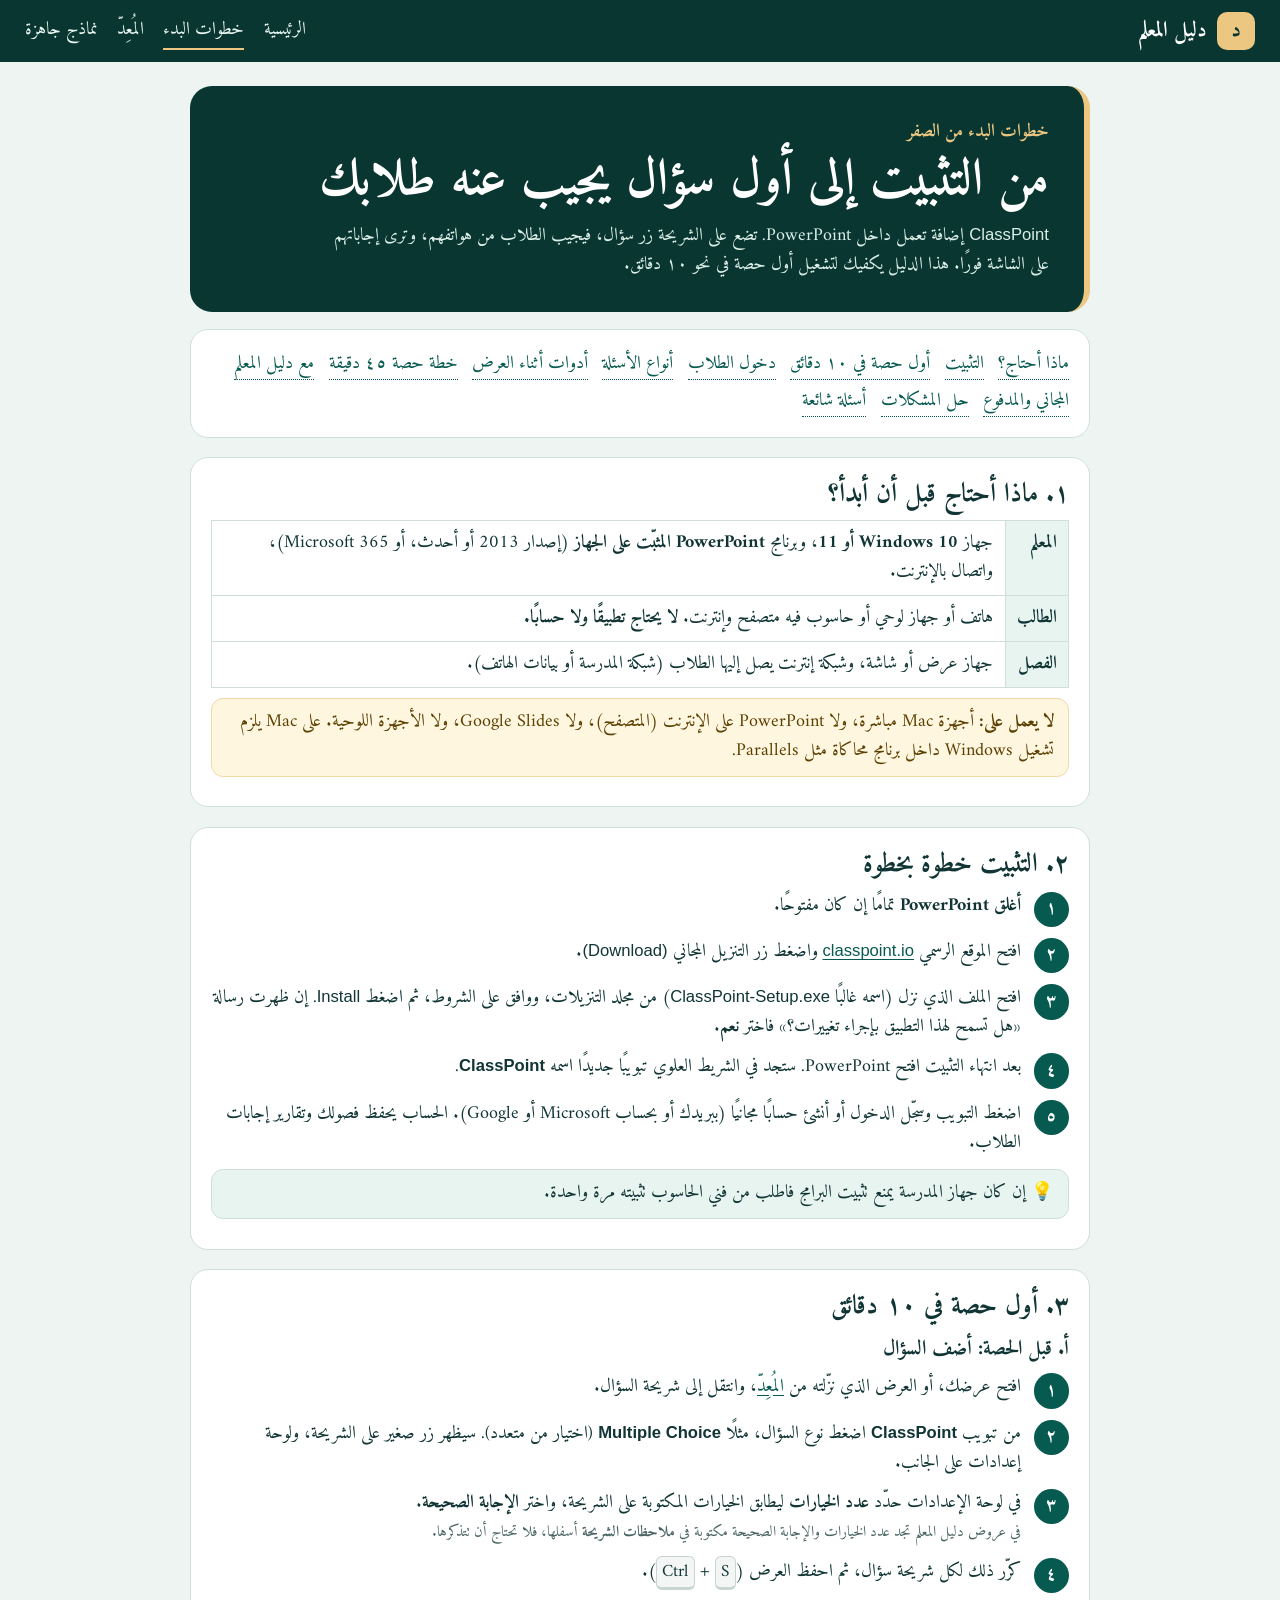
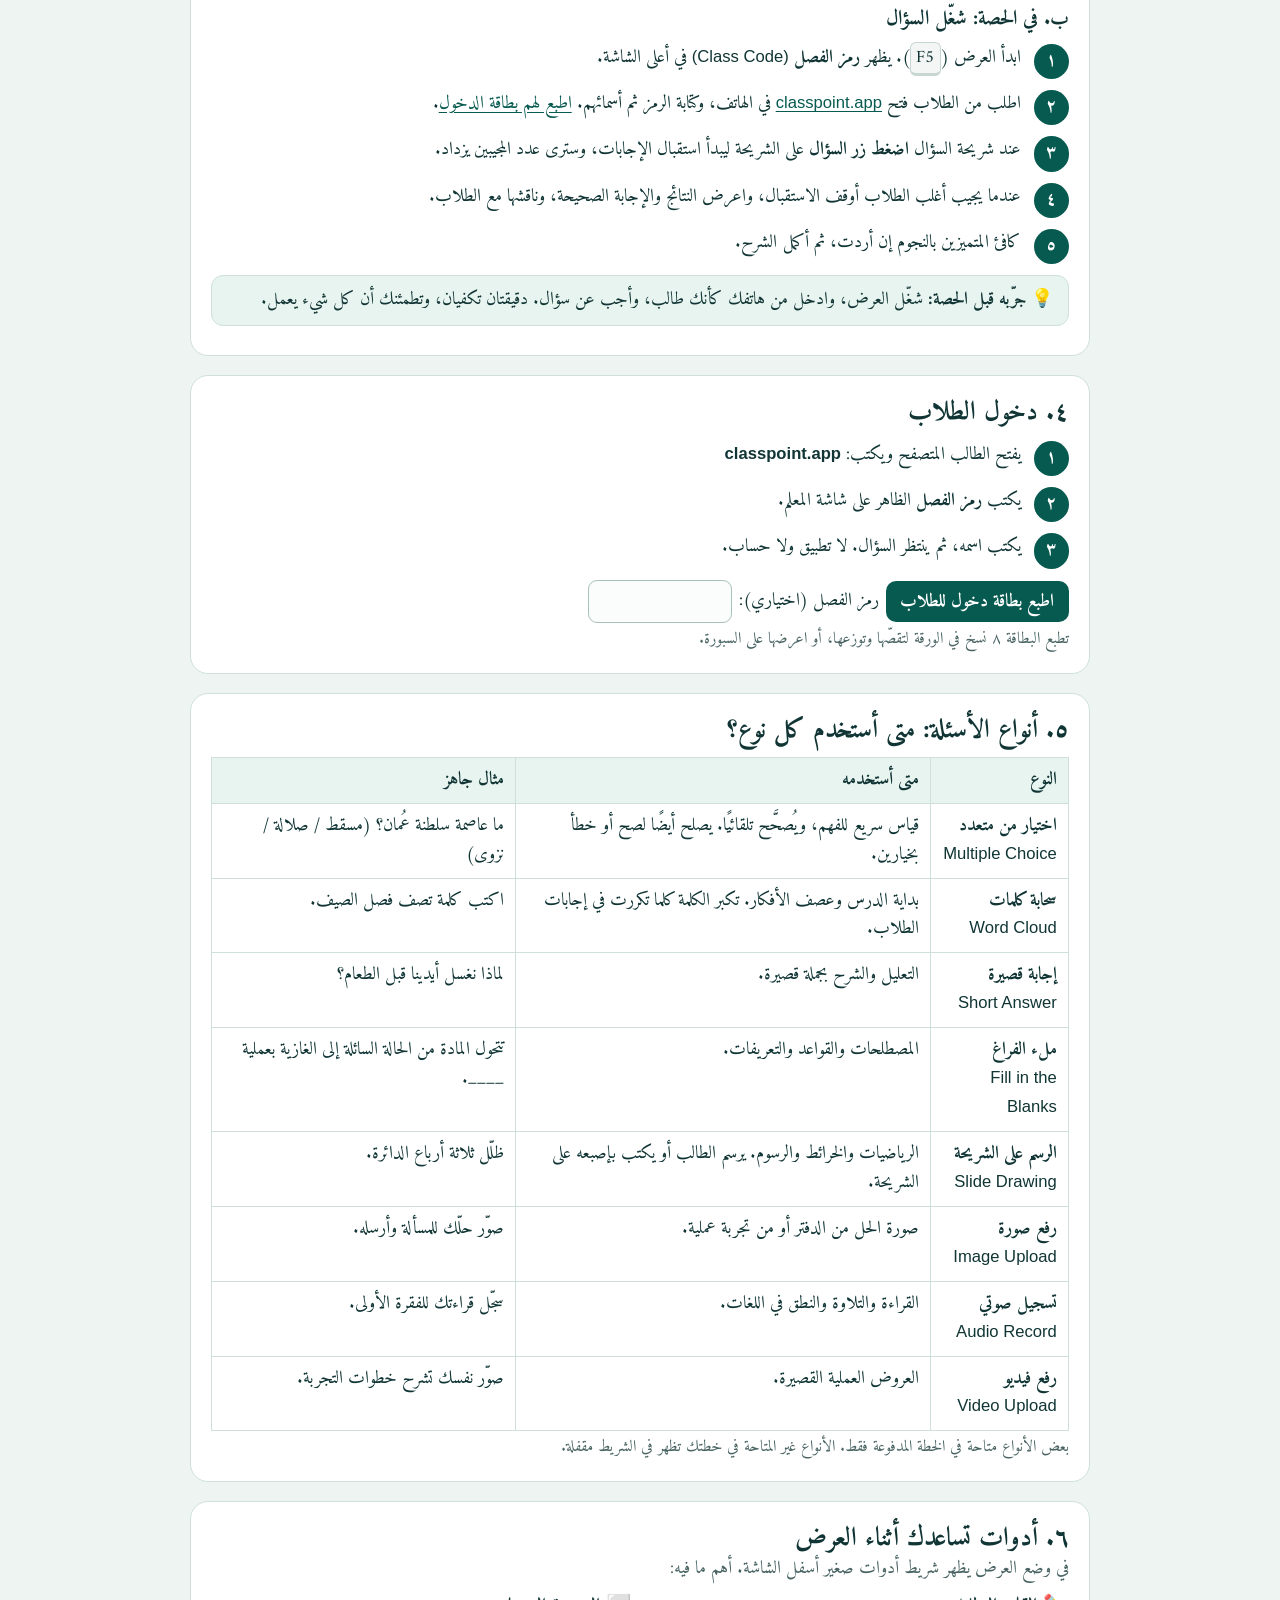
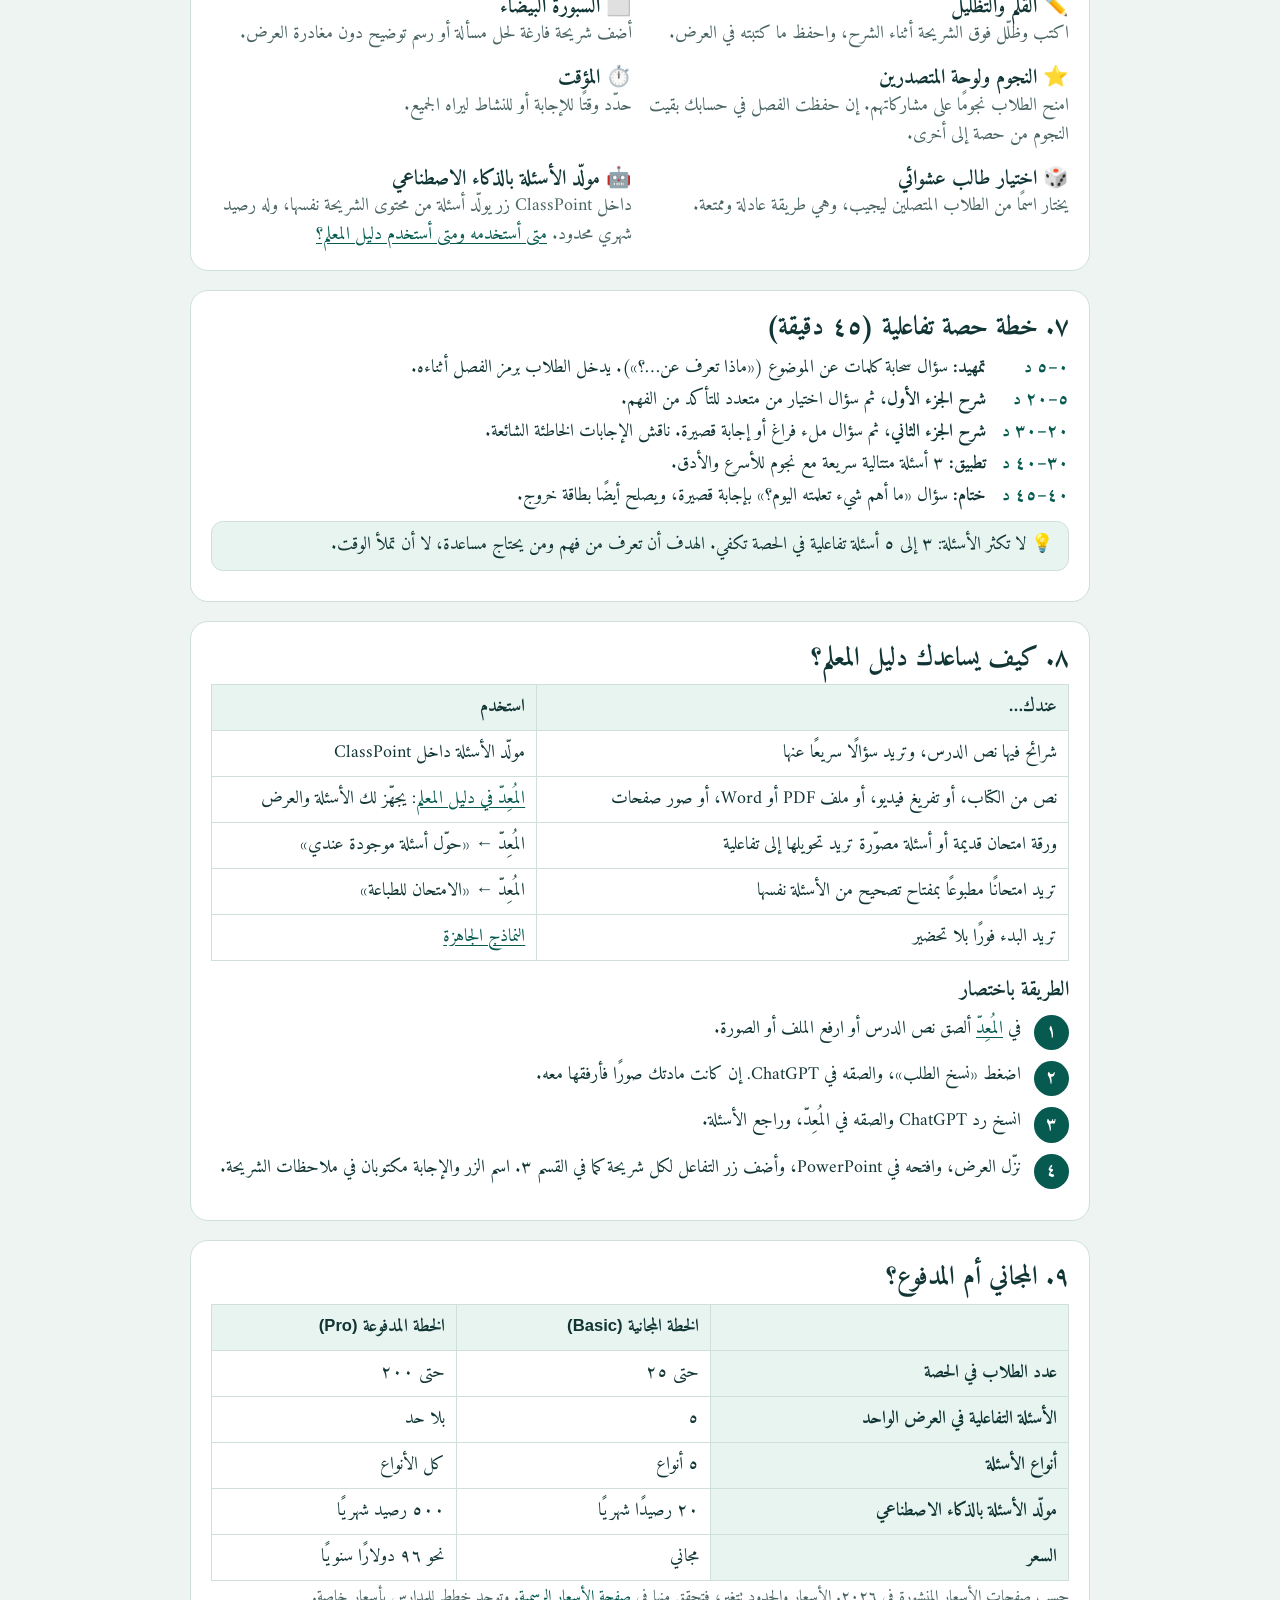
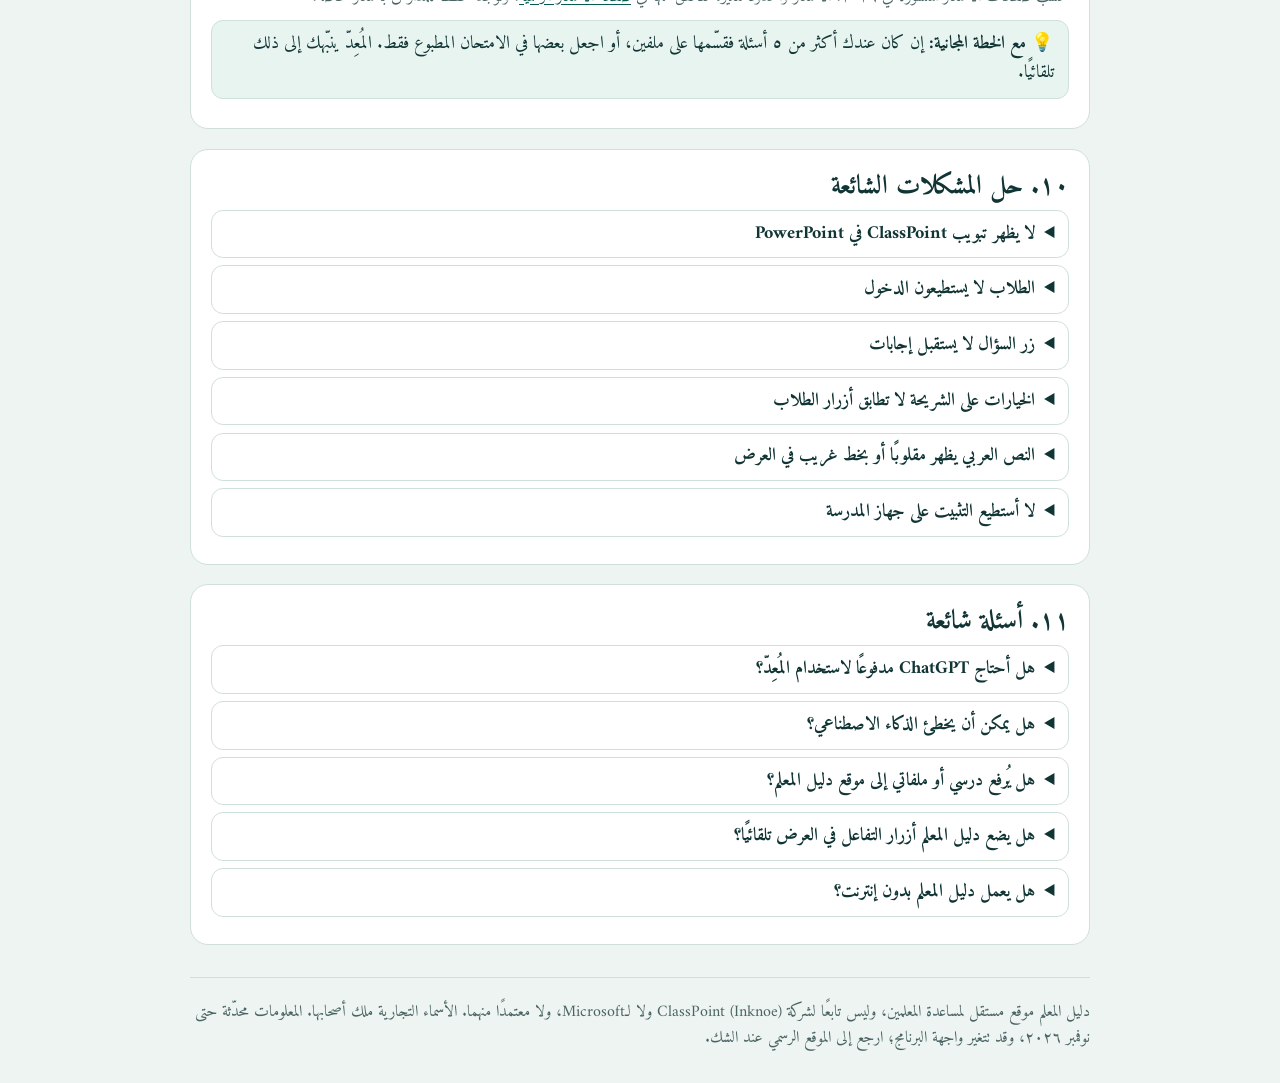
==== guide.html @ 61d54edb "Add files via upload" ====
<!doctype html>
<html lang="ar" dir="rtl">
<head>
<meta charset="utf-8">
<meta name="viewport" content="width=device-width,initial-scale=1">
<title>خطوات البدء | دليل المعلم</title>
<meta name="description" content="دليل عربي خطوة بخطوة لتثبيت ClassPoint في PowerPoint وتشغيل أول سؤال تفاعلي مع الطلاب.">
<link rel="icon" href="data:image/svg+xml,%3Csvg xmlns=%27http://www.w3.org/2000/svg%27 viewBox=%270 0 32 32%27%3E%3Crect width=%2732%27 height=%2732%27 rx=%277%27 fill=%27%23ebc782%27/%3E%3Ctext x=%2716%27 y=%2723%27 font-size=%2720%27 text-anchor=%27middle%27 fill=%27%23093631%27 font-family=%27Arial%27%3E%D8%AF%3C/text%3E%3C/svg%3E">
<link rel="stylesheet" href="style.css">
</head>
<body>
<header class="top"><div class="wrap top-inner">
<a class="brand" href="index.html"><span class="mark" aria-hidden="true">د</span><strong>دليل المعلم</strong></a>
<nav class="main" aria-label="التنقل الرئيسي"><a href="index.html">الرئيسية</a><a href="guide.html" aria-current="page">خطوات البدء</a><a href="studio.html">المُعِدّ</a><a href="templates.html">نماذج جاهزة</a></nav>
</div></header>

<main class="narrow">
<section class="hero">
<div class="eyebrow">خطوات البدء من الصفر</div>
<h1>من التثبيت إلى أول سؤال يجيب عنه طلابك</h1>
<p><span class="en">ClassPoint</span> إضافة تعمل داخل PowerPoint. تضع على الشريحة زر سؤال، فيجيب الطلاب من هواتفهم، وترى إجاباتهم على الشاشة فورًا. هذا الدليل يكفيك لتشغيل أول حصة في نحو ١٠ دقائق.</p>
</section>

<nav class="card toc no-print" aria-label="محتويات الدليل">
<a href="#need">ماذا أحتاج؟</a><a href="#install">التثبيت</a><a href="#first-lesson">أول حصة في ١٠ دقائق</a><a href="#students">دخول الطلاب</a><a href="#types">أنواع الأسئلة</a><a href="#tools">أدوات أثناء العرض</a><a href="#plan">خطة حصة ٤٥ دقيقة</a><a href="#tool-help">مع دليل المعلم</a><a href="#plans">المجاني والمدفوع</a><a href="#trouble">حل المشكلات</a><a href="#faq">أسئلة شائعة</a>
</nav>

<section id="need" class="card block">
<h2>١. ماذا أحتاج قبل أن أبدأ؟</h2>
<div class="table-wrap" style="margin-block-start:.6rem"><table>
<tr><th>المعلم</th><td>جهاز <strong>Windows 10 أو 11</strong>، وبرنامج <strong>PowerPoint المثبّت على الجهاز</strong> (إصدار 2013 أو أحدث، أو Microsoft 365)، واتصال بالإنترنت.</td></tr>
<tr><th>الطالب</th><td>هاتف أو جهاز لوحي أو حاسوب فيه متصفح وإنترنت. <strong>لا يحتاج تطبيقًا ولا حسابًا.</strong></td></tr>
<tr><th>الفصل</th><td>جهاز عرض أو شاشة، وشبكة إنترنت يصل إليها الطلاب (شبكة المدرسة أو بيانات الهاتف).</td></tr>
</table></div>
<div class="note"><strong>لا يعمل على:</strong> أجهزة Mac مباشرة، ولا PowerPoint على الإنترنت (المتصفح)، ولا Google Slides، ولا الأجهزة اللوحية. على Mac يلزم تشغيل Windows داخل برنامج محاكاة مثل Parallels.</div>
</section>

<section id="install" class="card block">
<h2>٢. التثبيت خطوة بخطوة</h2>
<ol class="steps-list">
<li><strong>أغلق PowerPoint</strong> تمامًا إن كان مفتوحًا.</li>
<li>افتح الموقع الرسمي <a href="https://www.classpoint.io/" target="_blank" rel="noopener" class="en">classpoint.io</a> واضغط زر التنزيل المجاني <span class="en">(Download)</span>.</li>
<li>افتح الملف الذي نزل (اسمه غالبًا <span class="en">ClassPoint-Setup.exe</span>) من مجلد التنزيلات، ووافق على الشروط، ثم اضغط <span class="en">Install</span>. إن ظهرت رسالة «هل تسمح لهذا التطبيق بإجراء تغييرات؟» فاختر <strong>نعم</strong>.</li>
<li>بعد انتهاء التثبيت افتح PowerPoint. ستجد في الشريط العلوي تبويبًا جديدًا اسمه <strong class="en">ClassPoint</strong>.</li>
<li>اضغط التبويب وسجّل الدخول أو أنشئ حسابًا مجانيًا (ببريدك أو بحساب Microsoft أو Google). الحساب يحفظ فصولك وتقارير إجابات الطلاب.</li>
</ol>
<div class="tip">💡 إن كان جهاز المدرسة يمنع تثبيت البرامج فاطلب من فني الحاسوب تثبيته مرة واحدة.</div>
</section>

<section id="first-lesson" class="card block">
<h2>٣. أول حصة في ١٠ دقائق</h2>
<h3 style="margin-block-start:.8rem">أ. قبل الحصة: أضف السؤال</h3>
<ol class="steps-list">
<li>افتح عرضك، أو العرض الذي نزّلته من <a href="studio.html">المُعِدّ</a>، وانتقل إلى شريحة السؤال.</li>
<li>من تبويب <strong class="en">ClassPoint</strong> اضغط نوع السؤال، مثلًا <strong class="en">Multiple Choice</strong> (اختيار من متعدد). سيظهر زر صغير على الشريحة، ولوحة إعدادات على الجانب.</li>
<li>في لوحة الإعدادات حدّد <strong>عدد الخيارات</strong> ليطابق الخيارات المكتوبة على الشريحة، واختر <strong>الإجابة الصحيحة</strong>.<br><small class="muted">في عروض دليل المعلم تجد عدد الخيارات والإجابة الصحيحة مكتوبة في <strong>ملاحظات الشريحة</strong> أسفلها، فلا تحتاج أن تتذكرها.</small></li>
<li>كرّر ذلك لكل شريحة سؤال، ثم احفظ العرض (<kbd>Ctrl</kbd> + <kbd>S</kbd>).</li>
</ol>
<h3 style="margin-block-start:.8rem">ب. في الحصة: شغّل السؤال</h3>
<ol class="steps-list">
<li>ابدأ العرض (<kbd>F5</kbd>). يظهر <strong>رمز الفصل</strong> <span class="en">(Class Code)</span> في أعلى الشاشة.</li>
<li>اطلب من الطلاب فتح <a href="https://www.classpoint.app/" target="_blank" rel="noopener" class="en">classpoint.app</a> في الهاتف، وكتابة الرمز ثم أسمائهم. <a href="#students">اطبع لهم بطاقة الدخول</a>.</li>
<li>عند شريحة السؤال <strong>اضغط زر السؤال</strong> على الشريحة ليبدأ استقبال الإجابات، وسترى عدد المجيبين يزداد.</li>
<li>عندما يجيب أغلب الطلاب أوقف الاستقبال، واعرض النتائج والإجابة الصحيحة، وناقشها مع الطلاب.</li>
<li>كافئ المتميزين بالنجوم إن أردت، ثم أكمل الشرح.</li>
</ol>
<div class="tip">💡 <strong>جرّبه قبل الحصة:</strong> شغّل العرض، وادخل من هاتفك كأنك طالب، وأجب عن سؤال. دقيقتان تكفيان، وتطمئنك أن كل شيء يعمل.</div>
</section>

<section id="students" class="card block">
<h2>٤. دخول الطلاب</h2>
<ol class="steps-list">
<li>يفتح الطالب المتصفح ويكتب: <strong class="en">classpoint.app</strong></li>
<li>يكتب <strong>رمز الفصل</strong> الظاهر على شاشة المعلم.</li>
<li>يكتب اسمه، ثم ينتظر السؤال. لا تطبيق ولا حساب.</li>
</ol>
<div class="actions no-print"><button class="btn primary" type="button" id="print-card">اطبع بطاقة دخول للطلاب</button><label style="display:flex;gap:.4rem;align-items:center;margin:0;font-weight:400">رمز الفصل (اختياري): <input id="card-code" style="width:9rem" maxlength="12" inputmode="numeric"></label></div>
<p class="help">تطبع البطاقة ٨ نسخ في الورقة لتقصّها وتوزعها، أو اعرضها على السبورة.</p>
</section>

<section id="types" class="card block">
<h2>٥. أنواع الأسئلة: متى أستخدم كل نوع؟</h2>
<div class="table-wrap" style="margin-block-start:.6rem"><table>
<thead><tr><th>النوع</th><th>متى أستخدمه</th><th>مثال جاهز</th></tr></thead>
<tbody>
<tr><td><strong>اختيار من متعدد</strong><br><span class="en">Multiple Choice</span></td><td>قياس سريع للفهم، ويُصحَّح تلقائيًا. يصلح أيضًا لصح أو خطأ بخيارين.</td><td>ما عاصمة سلطنة عُمان؟ (مسقط / صلالة / نزوى)</td></tr>
<tr><td><strong>سحابة كلمات</strong><br><span class="en">Word Cloud</span></td><td>بداية الدرس وعصف الأفكار. تكبر الكلمة كلما تكررت في إجابات الطلاب.</td><td>اكتب كلمة تصف فصل الصيف.</td></tr>
<tr><td><strong>إجابة قصيرة</strong><br><span class="en">Short Answer</span></td><td>التعليل والشرح بجملة قصيرة.</td><td>لماذا نغسل أيدينا قبل الطعام؟</td></tr>
<tr><td><strong>ملء الفراغ</strong><br><span class="en">Fill in the Blanks</span></td><td>المصطلحات والقواعد والتعريفات.</td><td>تتحول المادة من الحالة السائلة إلى الغازية بعملية ____.</td></tr>
<tr><td><strong>الرسم على الشريحة</strong><br><span class="en">Slide Drawing</span></td><td>الرياضيات والخرائط والرسوم. يرسم الطالب أو يكتب بإصبعه على الشريحة.</td><td>ظلّل ثلاثة أرباع الدائرة.</td></tr>
<tr><td><strong>رفع صورة</strong><br><span class="en">Image Upload</span></td><td>صورة الحل من الدفتر أو من تجربة عملية.</td><td>صوّر حلّك للمسألة وأرسله.</td></tr>
<tr><td><strong>تسجيل صوتي</strong><br><span class="en">Audio Record</span></td><td>القراءة والتلاوة والنطق في اللغات.</td><td>سجّل قراءتك للفقرة الأولى.</td></tr>
<tr><td><strong>رفع فيديو</strong><br><span class="en">Video Upload</span></td><td>العروض العملية القصيرة.</td><td>صوّر نفسك تشرح خطوات التجربة.</td></tr>
</tbody></table></div>
<p class="help">بعض الأنواع متاحة في الخطة المدفوعة فقط. الأنواع غير المتاحة في خطتك تظهر في الشريط مقفلة.</p>
</section>

<section id="tools" class="card block">
<h2>٦. أدوات تساعدك أثناء العرض</h2>
<p class="muted">في وضع العرض يظهر شريط أدوات صغير أسفل الشاشة. أهم ما فيه:</p>
<div class="grid2" style="margin-block-start:.6rem">
<div><h3>✏️ القلم والتظليل</h3><p class="muted">اكتب وظلّل فوق الشريحة أثناء الشرح، واحفظ ما كتبته في العرض.</p></div>
<div><h3>⬜ السبورة البيضاء</h3><p class="muted">أضف شريحة فارغة لحل مسألة أو رسم توضيح دون مغادرة العرض.</p></div>
<div><h3>⭐ النجوم ولوحة المتصدرين</h3><p class="muted">امنح الطلاب نجومًا على مشاركاتهم. إن حفظت الفصل في حسابك بقيت النجوم من حصة إلى أخرى.</p></div>
<div><h3>⏱️ المؤقت</h3><p class="muted">حدّد وقتًا للإجابة أو للنشاط ليراه الجميع.</p></div>
<div><h3>🎲 اختيار طالب عشوائي</h3><p class="muted">يختار اسمًا من الطلاب المتصلين ليجيب، وهي طريقة عادلة وممتعة.</p></div>
<div><h3>🤖 مولّد الأسئلة بالذكاء الاصطناعي</h3><p class="muted">داخل ClassPoint زر يولّد أسئلة من محتوى الشريحة نفسها، وله رصيد شهري محدود. <a href="#tool-help">متى أستخدمه ومتى أستخدم دليل المعلم؟</a></p></div>
</div>
</section>

<section id="plan" class="card block">
<h2>٧. خطة حصة تفاعلية (٤٥ دقيقة)</h2>
<div class="timeline" style="margin-block-start:.6rem">
<span class="t">٠–٥ د</span><span><strong>تمهيد:</strong> سؤال سحابة كلمات عن الموضوع («ماذا تعرف عن…؟»). يدخل الطلاب برمز الفصل أثناءه.</span>
<span class="t">٥–٢٠ د</span><span><strong>شرح الجزء الأول</strong>، ثم سؤال اختيار من متعدد للتأكد من الفهم.</span>
<span class="t">٢٠–٣٠ د</span><span><strong>شرح الجزء الثاني</strong>، ثم سؤال ملء فراغ أو إجابة قصيرة. ناقش الإجابات الخاطئة الشائعة.</span>
<span class="t">٣٠–٤٠ د</span><span><strong>تطبيق:</strong> ٣ أسئلة متتالية سريعة مع نجوم للأسرع والأدق.</span>
<span class="t">٤٠–٤٥ د</span><span><strong>ختام:</strong> سؤال «ما أهم شيء تعلمته اليوم؟» بإجابة قصيرة، ويصلح أيضًا بطاقة خروج.</span>
</div>
<div class="tip">💡 لا تكثر الأسئلة: ٣ إلى ٥ أسئلة تفاعلية في الحصة تكفي. الهدف أن تعرف من فهم ومن يحتاج مساعدة، لا أن تملأ الوقت.</div>
</section>

<section id="tool-help" class="card block">
<h2>٨. كيف يساعدك دليل المعلم؟</h2>
<div class="table-wrap" style="margin-block-start:.6rem"><table>
<thead><tr><th>عندك…</th><th>استخدم</th></tr></thead>
<tbody>
<tr><td>شرائح فيها نص الدرس، وتريد سؤالًا سريعًا عنها</td><td>مولّد الأسئلة داخل ClassPoint</td></tr>
<tr><td>نص من الكتاب، أو تفريغ فيديو، أو ملف PDF أو Word، أو صور صفحات</td><td><a href="studio.html">المُعِدّ في دليل المعلم</a>: يجهّز لك الأسئلة والعرض</td></tr>
<tr><td>ورقة امتحان قديمة أو أسئلة مصوّرة تريد تحويلها إلى تفاعلية</td><td>المُعِدّ ← «حوّل أسئلة موجودة عندي»</td></tr>
<tr><td>تريد امتحانًا مطبوعًا بمفتاح تصحيح من الأسئلة نفسها</td><td>المُعِدّ ← «الامتحان للطباعة»</td></tr>
<tr><td>تريد البدء فورًا بلا تحضير</td><td><a href="templates.html">النماذج الجاهزة</a></td></tr>
</tbody></table></div>
<h3 style="margin-block-start:1rem">الطريقة باختصار</h3>
<ol class="steps-list">
<li>في <a href="studio.html">المُعِدّ</a> ألصق نص الدرس أو ارفع الملف أو الصورة.</li>
<li>اضغط «نسخ الطلب»، والصقه في ChatGPT. إن كانت مادتك صورًا فأرفقها معه.</li>
<li>انسخ رد ChatGPT والصقه في المُعِدّ، وراجع الأسئلة.</li>
<li>نزّل العرض، وافتحه في PowerPoint، وأضف زر التفاعل لكل شريحة كما في القسم ٣. اسم الزر والإجابة مكتوبان في ملاحظات الشريحة.</li>
</ol>
</section>

<section id="plans" class="card block">
<h2>٩. المجاني أم المدفوع؟</h2>
<div class="table-wrap" style="margin-block-start:.6rem"><table>
<thead><tr><th></th><th>الخطة المجانية <span class="en">(Basic)</span></th><th>الخطة المدفوعة <span class="en">(Pro)</span></th></tr></thead>
<tbody>
<tr><th>عدد الطلاب في الحصة</th><td>حتى ٢٥</td><td>حتى ٢٠٠</td></tr>
<tr><th>الأسئلة التفاعلية في العرض الواحد</th><td>٥</td><td>بلا حد</td></tr>
<tr><th>أنواع الأسئلة</th><td>٥ أنواع</td><td>كل الأنواع</td></tr>
<tr><th>مولّد الأسئلة بالذكاء الاصطناعي</th><td>٢٠ رصيدًا شهريًا</td><td>٥٠٠ رصيد شهريًا</td></tr>
<tr><th>السعر</th><td>مجاني</td><td>نحو ٩٦ دولارًا سنويًا</td></tr>
</tbody></table></div>
<p class="help">حسب صفحات الأسعار المنشورة في ٢٠٢٦. الأسعار والحدود تتغير، فتحقق منها في <a href="https://www.classpoint.io/pricing" target="_blank" rel="noopener">صفحة الأسعار الرسمية</a>. وتوجد خطط للمدارس بأسعار خاصة.</p>
<div class="tip">💡 <strong>مع الخطة المجانية:</strong> إن كان عندك أكثر من ٥ أسئلة فقسّمها على ملفين، أو اجعل بعضها في الامتحان المطبوع فقط. المُعِدّ ينبّهك إلى ذلك تلقائيًا.</div>
</section>

<section id="trouble" class="card block">
<h2>١٠. حل المشكلات الشائعة</h2>
<details class="faq"><summary>لا يظهر تبويب ClassPoint في PowerPoint</summary><ul><li>أغلق PowerPoint تمامًا وافتحه من جديد.</li><li>من <strong>ملف ← خيارات ← الوظائف الإضافية</strong> اختر من القائمة السفلية <span class="en">COM Add-ins</span> ← انتقال، وفعّل ClassPoint.</li><li>إن ظهر في قائمة «العناصر المعطّلة» فأعد تفعيله منها.</li><li>تأكد أنك تستخدم PowerPoint المثبّت على Windows، لا نسخة المتصفح.</li></ul></details>
<details class="faq"><summary>الطلاب لا يستطيعون الدخول</summary><ul><li>تأكد أن العنوان مكتوب بلا أخطاء: <span class="en">classpoint.app</span></li><li>تأكد أن العرض يعمل (وضع العرض) وأن الرمز هو الظاهر الآن على الشاشة.</li><li>جرّب شبكة أخرى؛ بعض شبكات المدارس تحجب المواقع. بيانات الهاتف حل سريع.</li><li>في الخطة المجانية لا يدخل أكثر من ٢٥ طالبًا.</li></ul></details>
<details class="faq"><summary>زر السؤال لا يستقبل إجابات</summary><ul><li>يجب أن تضغط زر السؤال على الشريحة أثناء العرض ليبدأ الاستقبال.</li><li>تأكد من اتصالك بالإنترنت.</li></ul></details>
<details class="faq"><summary>الخيارات على الشريحة لا تطابق أزرار الطلاب</summary><ul><li>عدد الخيارات في إعدادات الزر يجب أن يساوي عدد الخيارات المكتوبة على الشريحة. في عروض دليل المعلم تجده في ملاحظات الشريحة.</li><li>يستخدم دليل المعلم في العرض الترقيم 1، 2، 3 افتراضيًا لأنه الأوضح عند الطلاب. يمكنك تغييره في المُعِدّ قبل التنزيل.</li></ul></details>
<details class="faq"><summary>النص العربي يظهر مقلوبًا أو بخط غريب في العرض</summary><ul><li>حدّد النص، واضغط زر «من اليمين إلى اليسار» في تبويب «الصفحة الرئيسية».</li><li>تحقق أن خط Arial أو خطًا عربيًا متوفر على الجهاز.</li></ul></details>
<details class="faq"><summary>لا أستطيع التثبيت على جهاز المدرسة</summary><p>التثبيت يحتاج صلاحية مسؤول الجهاز. اطلب من فني الحاسوب تثبيته مرة واحدة.</p></details>
</section>

<section id="faq" class="card block">
<h2>١١. أسئلة شائعة</h2>
<details class="faq"><summary>هل أحتاج ChatGPT مدفوعًا لاستخدام المُعِدّ؟</summary><p>لا، النسخة المجانية تكفي غالبًا. رفع الصور والملفات في النسخة المجانية قد يكون محدود العدد يوميًا. ويمكنك استخدام Gemini أو Claude أو Copilot بالطريقة نفسها.</p></details>
<details class="faq"><summary>هل يمكن أن يخطئ الذكاء الاصطناعي؟</summary><p>نعم. لذلك يطلب دليل المعلم لكل سؤال «شاهدًا» من نص الدرس، ويضع علامة ⚠ على أي سؤال لا يطابق شاهده الدرس. راجع الأسئلة دائمًا قبل الحصة.</p></details>
<details class="faq"><summary>هل يُرفع درسي أو ملفاتي إلى موقع دليل المعلم؟</summary><p>لا. كل المعالجة داخل متصفحك. ما يصل إلى ChatGPT هو ما تلصقه أو ترفعه أنت بنفسك هناك.</p></details>
<details class="faq"><summary>هل يضع دليل المعلم أزرار التفاعل في العرض تلقائيًا؟</summary><p>ليس بعد. أزرار التفاعل تُضاف من داخل PowerPoint، وتستغرق نحو ١٥ ثانية لكل شريحة. لذلك يكتب دليل المعلم في ملاحظات كل شريحة اسم الزر وعدد الخيارات والإجابة الصحيحة.</p></details>
<details class="faq"><summary>هل يعمل دليل المعلم بدون إنترنت؟</summary><p>نعم، إن حفظت مجلد دليل المعلم على جهازك وفتحت <span class="en">studio.html</span>. خطوة ChatGPT وحدها تحتاج إنترنت، ويمكنك تجاوزها بكتابة أسئلتك بنفسك.</p></details>
</section>
</main>

<footer class="site narrow">
<p>دليل المعلم موقع مستقل لمساعدة المعلمين، وليس تابعًا لشركة ClassPoint (Inknoe) ولا لـMicrosoft، ولا معتمدًا منهما. الأسماء التجارية ملك أصحابها. المعلومات محدّثة حتى نوفمبر ٢٠٢٦، وقد تتغير واجهة البرنامج؛ ارجع إلى الموقع الرسمي عند الشك.</p>
</footer>

<script>
document.getElementById("print-card").addEventListener("click", function () {
  var code = document.getElementById("card-code").value.trim().replace(/[<>&"']/g, "");
  var one = '<div class="c"><div class="h">ادخل إلى الحصة التفاعلية</div><ol><li>افتح المتصفح واكتب:<br><b class="u">classpoint.app</b></li><li>اكتب رمز الفصل: <b class="code">' + (code || "______") + '</b></li><li>اكتب اسمك، وانتظر السؤال</li></ol></div>';
  var html = '<!doctype html><html lang="ar" dir="rtl"><meta charset="utf-8"><title>بطاقة دخول الطلاب</title><style>@page{size:A4;margin:10mm}body{margin:0;font:16px/1.6 Arial,sans-serif}.g{display:grid;grid-template-columns:1fr 1fr;gap:6mm}.c{border:2px dashed #555;border-radius:10px;padding:5mm 6mm;break-inside:avoid}.h{font-weight:700;font-size:19px;color:#075a50}ol{margin:2mm 0 0;padding-inline-start:6mm}.u{direction:ltr;display:inline-block;font-size:22px;letter-spacing:.5px}.code{font-size:22px;letter-spacing:2px}</style><body><div class="g">' + new Array(9).join(one) + '</div><script>window.onload=function(){window.print()}<\/script></body></html>';
  var w = window.open("", "_blank");
  if (!w) { alert("اسمح للنوافذ المنبثقة لطباعة البطاقة."); return; }
  w.document.write(html); w.document.close();
});
</script>
</body>
</html>
---- style.css ----
@font-face{font-family:Amiri;src:url("vendor/Amiri-Regular.ttf");font-weight:400;font-display:swap}
@font-face{font-family:Amiri;src:url("vendor/Amiri-Bold.ttf");font-weight:700;font-display:swap}
:root{--ink:#113535;--muted:#4a6464;--green:#075a50;--green2:#0b7a6a;--dark:#093631;--border:#cfe0d9;--page:#edf4f1;--gold:#ebc782;--paper:#fff;--soft:#e8f4ef;--warn:#8a5a00;--warnbg:#fff6e0;--err:#963419;--errbg:#fdeee8}
*{box-sizing:border-box}
[hidden]{display:none!important}
html{scroll-behavior:smooth;direction:rtl}
body{margin:0;background:var(--page);color:var(--ink);font:1.13rem/1.6 Amiri,"Noto Naskh Arabic","Traditional Arabic",serif;text-align:right}
h1,h2,h3,p{margin:0}
h2{font-size:1.65rem;line-height:1.25}
h3{font-size:1.28rem;line-height:1.3}
a{color:var(--green);text-underline-offset:.2em}
button,input,textarea,select{font:inherit}
.wrap{width:min(1230px,calc(100% - 3rem));margin-inline:auto}
.narrow{width:min(900px,calc(100% - 3rem));margin-inline:auto}
.ltr{direction:ltr;text-align:left}
/* header */
.top{background:var(--dark);color:#fff;position:sticky;top:0;z-index:20}
.top-inner{min-height:62px;display:flex;align-items:center;justify-content:space-between;gap:1rem}
.brand{display:flex;align-items:center;gap:.6rem;font-size:1.35rem;color:#fff;text-decoration:none}
.mark{width:38px;height:38px;display:grid;place-items:center;color:var(--dark);background:var(--gold);border-radius:10px;font-size:1.4rem;line-height:1;font-weight:700}
nav.main{display:flex;align-items:center;gap:1.2rem;flex-wrap:wrap}
nav.main a{color:#eaf7f1;text-decoration:none;padding-block:.2rem;border-block-end:2px solid transparent}
nav.main a:hover,nav.main a[aria-current="page"]{border-color:var(--gold)}
/* hero */
.hero{margin-block:1.5rem 1.1rem;background:var(--dark);color:#fff;border-radius:22px;padding:2rem 2.2rem;border-inline-start:6px solid var(--gold)}
.hero h1{font-size:clamp(2rem,4.2vw,3.2rem);line-height:1.2;margin-block:.25rem .6rem}
.hero p{color:#dcefe7;max-width:46rem}
.eyebrow{color:var(--gold);font-weight:700}
.hero .actions{margin-block-start:1.1rem}
.hero .btn.quiet{background:transparent;color:#fff;border-color:#5f8f85}
/* cards */
.card{background:var(--paper);border:1px solid var(--border);border-radius:18px;padding:1.25rem;min-width:0}
.grid3{display:grid;grid-template-columns:repeat(3,minmax(0,1fr));gap:1rem}
.grid2{display:grid;grid-template-columns:repeat(2,minmax(0,1fr));gap:1rem}
.path{display:flex;flex-direction:column;gap:.5rem;text-decoration:none;color:inherit;transition:transform .15s,border-color .15s}
.path:hover{transform:translateY(-2px);border-color:var(--green2)}
.path .num{width:44px;height:44px;border-radius:12px;background:var(--soft);color:var(--green);display:grid;place-items:center;font-size:1.4rem;font-weight:700}
.path p{color:var(--muted)}
.path .go{margin-block-start:auto;color:var(--green);font-weight:700}
section.block{margin-block:1.2rem}
.section-head{display:flex;align-items:start;justify-content:space-between;gap:.65rem;margin-block-end:.8rem;flex-wrap:wrap}
.section-head p,.help,.muted{color:var(--muted)}
.help{font-size:1rem;margin-block-start:.25rem}
/* forms */
.row{display:grid;grid-template-columns:1fr 1fr;gap:.65rem}
.row3{display:grid;grid-template-columns:1fr 1fr 1fr;gap:.65rem}
label,.label{display:block;font-weight:700;margin-block:.5rem .18rem}
input,textarea,select{width:100%;border:1px solid #a8c1b9;border-radius:9px;background:#fbfdfc;color:var(--ink);padding:.4rem .65rem;text-align:right}
input[type=checkbox],input[type=radio]{width:auto;accent-color:var(--green)}
textarea{resize:vertical;display:block}
input:focus,textarea:focus,select:focus,button:focus-visible,a:focus-visible,summary:focus-visible{outline:2px solid #087c68;outline-offset:2px}
fieldset{border:1px solid var(--border);border-radius:12px;padding:.4rem .8rem .7rem;margin:.6rem 0 0}
legend{font-weight:700;padding-inline:.3rem}
.checks{display:flex;flex-wrap:wrap;gap:.3rem 1rem}
.checks label{font-weight:400;display:flex;align-items:center;gap:.35rem;margin:0}
.seg{display:flex;flex-wrap:wrap;gap:.4rem;margin-block-start:.3rem}
.seg label{margin:0;font-weight:400;border:1px solid var(--border);border-radius:10px;padding:.35rem .7rem;display:flex;gap:.4rem;align-items:center;cursor:pointer;background:#fbfdfc}
.seg label:has(input:checked){border-color:var(--green);background:var(--soft);font-weight:700}
/* buttons */
.actions{display:flex;gap:.45rem;flex-wrap:wrap;margin-block-start:.7rem;align-items:center}
.btn{display:inline-block;border:1px solid transparent;border-radius:10px;padding:.38rem .85rem;cursor:pointer;font-weight:700;text-align:center;text-decoration:none;line-height:1.5}
.btn:disabled{opacity:.55;cursor:wait}
.primary{color:#fff;background:var(--green)}
.secondary{background:var(--soft);color:var(--dark);border-color:#b4d2c7}
.quiet{background:#fff;color:var(--green);border-color:var(--border)}
.danger{background:#fff;color:var(--err);border-color:#e7c3b6}
.small{font-size:.95rem;padding:.15rem .55rem;border-radius:8px}
.btn:hover:not(:disabled){filter:brightness(.94)}
.big{font-size:1.2rem;padding:.55rem 1.2rem}
/* status */
.status{color:var(--green);font-weight:700;margin-block-start:.5rem}
.status:empty{display:none}
.status[data-error="true"]{color:var(--err)}
.pill{display:inline-block;background:var(--soft);color:var(--green);padding:.02rem .6rem;border-radius:999px;white-space:nowrap;font-size:.95rem}
.pill.warn{background:var(--warnbg);color:var(--warn)}
.pill.err{background:var(--errbg);color:var(--err)}
.note{background:var(--warnbg);border:1px solid #f0d9a4;color:#5c4000;border-radius:12px;padding:.6rem .85rem;margin-block:.6rem}
.tip{background:var(--soft);border:1px solid var(--border);border-radius:12px;padding:.6rem .85rem;margin-block:.6rem}
.empty{padding:1.2rem;border:1px dashed #abc3bb;border-radius:12px;background:#f5faf8;color:var(--muted)}
/* studio */
.stepper{display:flex;gap:.4rem;flex-wrap:wrap;margin-block:1rem}
.stepper a{display:flex;align-items:center;gap:.4rem;text-decoration:none;color:var(--ink);background:#fff;border:1px solid var(--border);border-radius:999px;padding:.2rem .8rem .2rem .3rem}
.stepper b{width:28px;height:28px;border-radius:50%;background:var(--green);color:#fff;display:grid;place-items:center;font-size:1rem}
.drop{border:2px dashed #9fc1b6;border-radius:14px;background:#f5faf8;padding:1rem;text-align:center;cursor:pointer;transition:background .15s}
.drop.over{background:var(--soft);border-color:var(--green)}
.drop strong{display:block;font-size:1.15rem}
.files{list-style:none;padding:0;margin:.5rem 0 0;display:flex;flex-direction:column;gap:.35rem}
.files li{display:flex;align-items:center;gap:.6rem;border:1px solid var(--border);border-radius:10px;padding:.3rem .6rem;background:#fff}
.files img{width:44px;height:44px;object-fit:cover;border-radius:6px;border:1px solid var(--border)}
.files .fname{flex:1;min-width:0;overflow-wrap:anywhere}
.ficon{width:44px;height:44px;display:grid;place-items:center;border-radius:6px;background:var(--soft);font-size:.9rem;font-weight:700;color:var(--green)}
.q{border:1px solid var(--border);border-radius:14px;padding:.7rem .85rem;margin-block-start:.6rem;background:#fff}
.q[open]{border-color:#9fc7ba;box-shadow:0 2px 10px rgba(9,54,49,.06)}
.q summary{cursor:pointer;font-weight:700;display:flex;gap:.5rem;align-items:baseline;flex-wrap:wrap;overflow-wrap:anywhere}
.q summary .qt{flex:1;min-width:12rem}
.q .src{font-size:1rem;color:var(--muted);background:#f1f7f3;padding:.45rem .6rem;border-inline-start:3px solid #63a793;margin-block:.5rem .2rem;overflow-wrap:anywhere}
.q .tools{display:flex;gap:.35rem;flex-wrap:wrap;margin-block-start:.7rem;border-block-start:1px solid var(--border);padding-block-start:.6rem}
.opt{display:grid;grid-template-columns:auto 1fr auto;gap:.4rem;align-items:center;margin-block-start:.3rem}
.opt .radio{display:flex;align-items:center;gap:.25rem;font-weight:700;margin:0}
.workspace{display:grid;grid-template-columns:minmax(0,.9fr) minmax(0,1.1fr);gap:1.1rem;align-items:start}
.sticky{position:sticky;top:76px}
.prompt-box{font-size:.95rem;font-family:ui-monospace,Consolas,monospace;direction:rtl}
/* guide */
.toc{display:flex;flex-wrap:wrap;gap:.4rem .9rem}
.toc a{text-decoration:none;border-block-end:1px dotted var(--green)}
.steps-list{counter-reset:s;list-style:none;padding:0;margin:.6rem 0}
.steps-list>li{counter-increment:s;position:relative;padding-inline-start:3rem;margin-block:.7rem;min-height:2.2rem}
.steps-list>li::before{content:counter(s,arabic-indic);position:absolute;inset-inline-start:0;top:0;width:2.2rem;height:2.2rem;border-radius:50%;background:var(--green);color:#fff;display:grid;place-items:center;font-weight:700}
.kbd,kbd{font-family:inherit;background:#f3f6f5;border:1px solid #c8d6d1;border-block-end-width:3px;border-radius:6px;padding:0 .35rem;font-size:.95em;white-space:nowrap}
.en{direction:ltr;unicode-bidi:isolate;font-family:Arial,sans-serif;font-size:.92em}
.table-wrap{overflow-x:auto}
table{border-collapse:collapse;width:100%}
th,td{text-align:start;vertical-align:top;padding:.5rem .7rem;border:1px solid var(--border)}
th{background:var(--soft)}
details.faq{border:1px solid var(--border);border-radius:12px;padding:.55rem .85rem;margin-block:.45rem;background:#fff}
details.faq summary{cursor:pointer;font-weight:700}
details.faq p,details.faq ul{margin-block-start:.4rem}
.timeline{display:grid;grid-template-columns:auto 1fr;gap:.2rem 1rem}
.timeline .t{font-weight:700;color:var(--green);white-space:nowrap}
/* templates */
.tpl{display:flex;flex-direction:column;gap:.45rem}
.tpl .meta{display:flex;gap:.35rem;flex-wrap:wrap}
.tpl ul{margin:.2rem 0;padding-inline-start:1.2rem;color:var(--muted);font-size:1rem}
.tpl .actions{margin-block-start:auto}
.filter{display:flex;gap:.4rem;flex-wrap:wrap;margin-block:.6rem 1rem}
.filter button[aria-pressed="true"]{background:var(--green);color:#fff}
footer.site{padding-block:1.4rem 2rem;color:var(--muted);font-size:1rem;border-block-start:1px solid var(--border);margin-block-start:2rem}
footer.site p+p{margin-block-start:.3rem}
@media(max-width:960px){.workspace,.grid3,.grid2{grid-template-columns:1fr}.sticky{position:static}}
@media(max-width:560px){.wrap,.narrow{width:calc(100% - 1.1rem)}.top{position:static}.top-inner{flex-wrap:wrap;padding-block:.55rem}.hero{padding:1.2rem}.card{padding:.9rem}.row,.row3{grid-template-columns:1fr}nav.main{gap:.7rem}}
@media print{.top,.no-print,footer.site{display:none!important}body{background:#fff}.card{border:none;padding:0}}
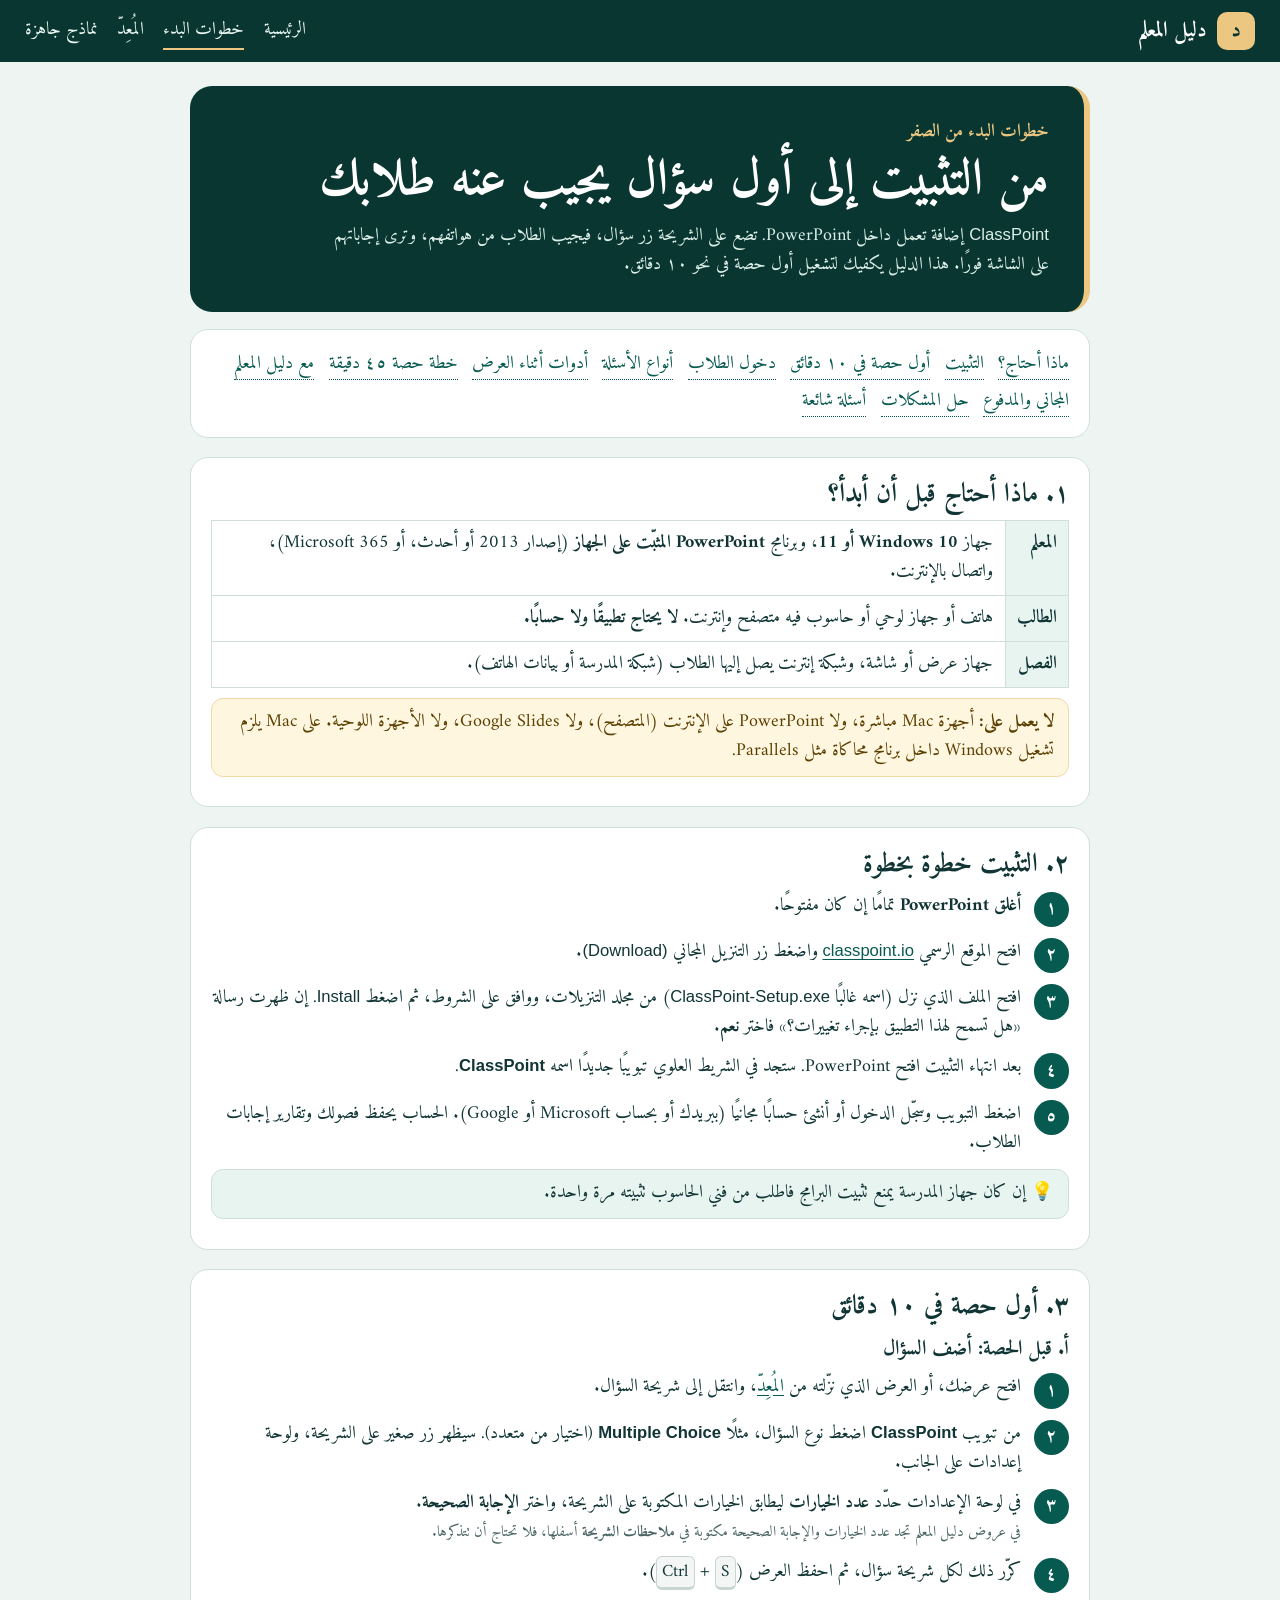
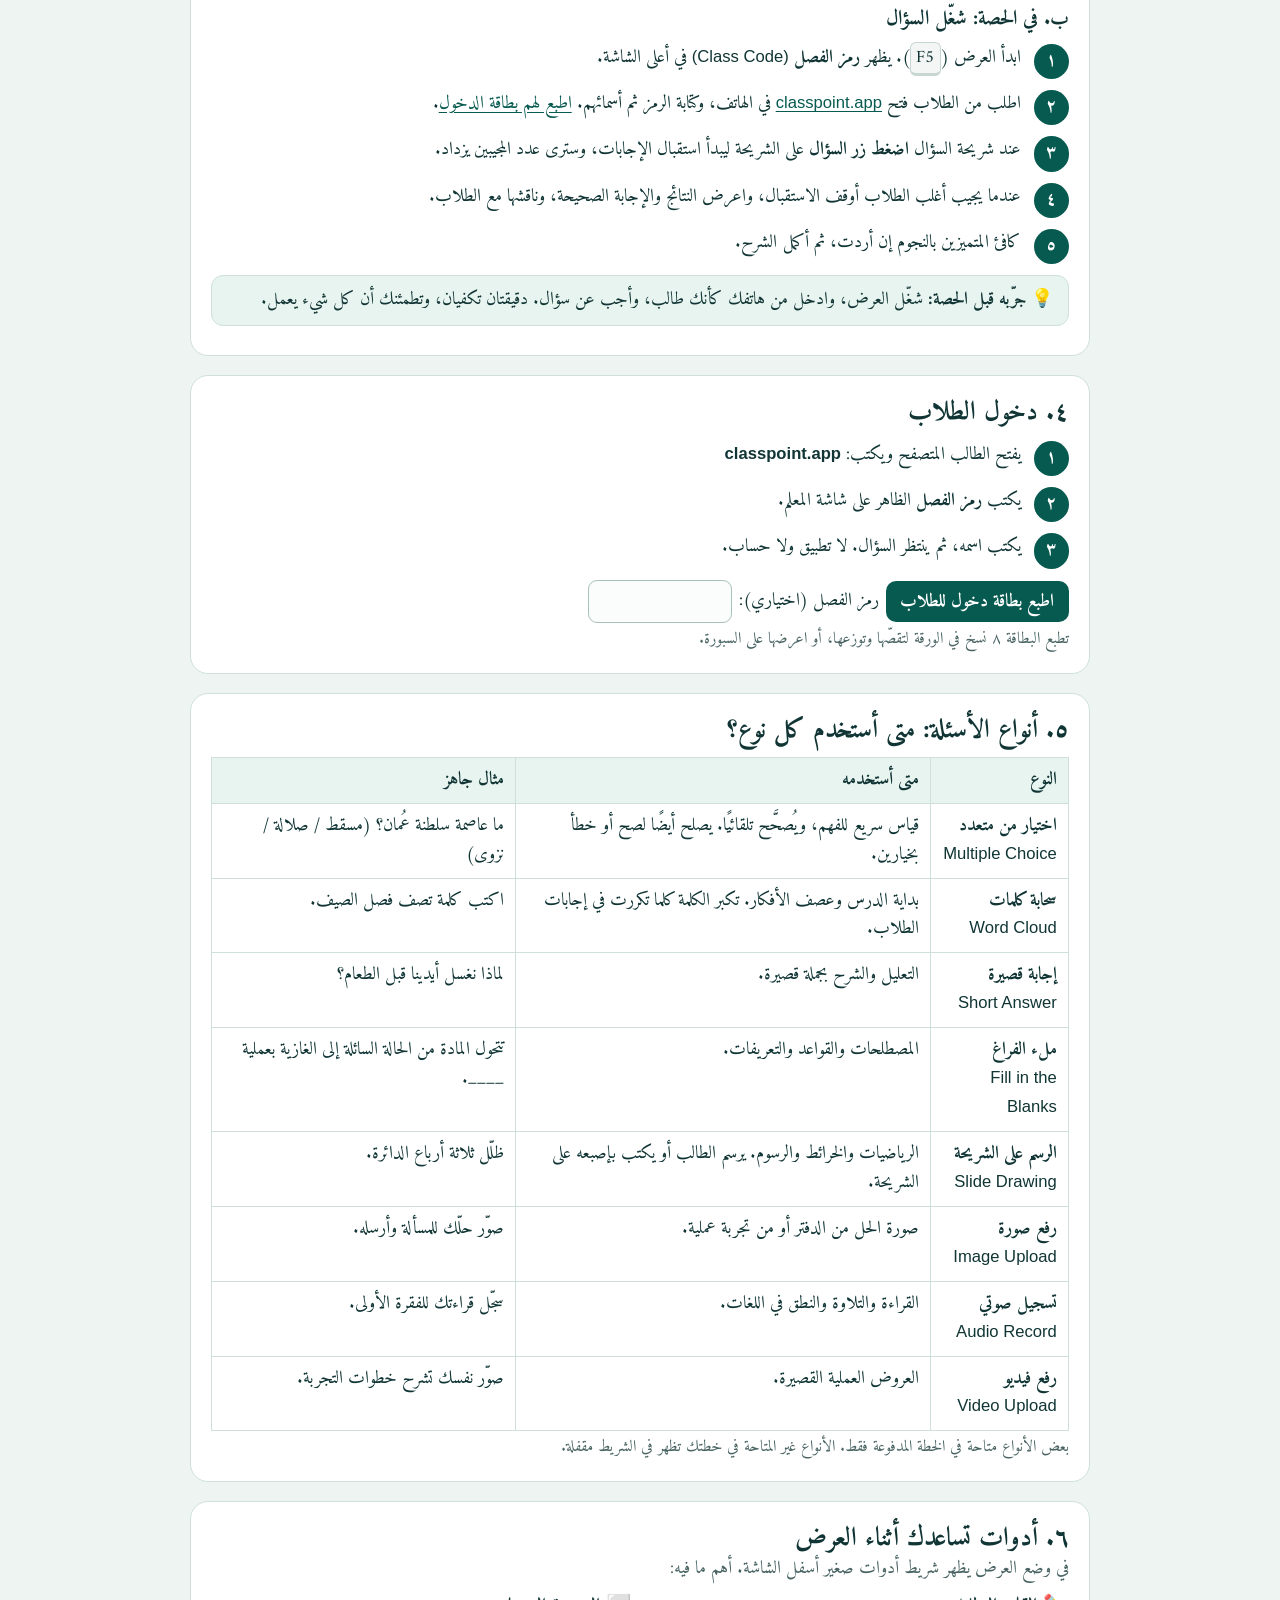
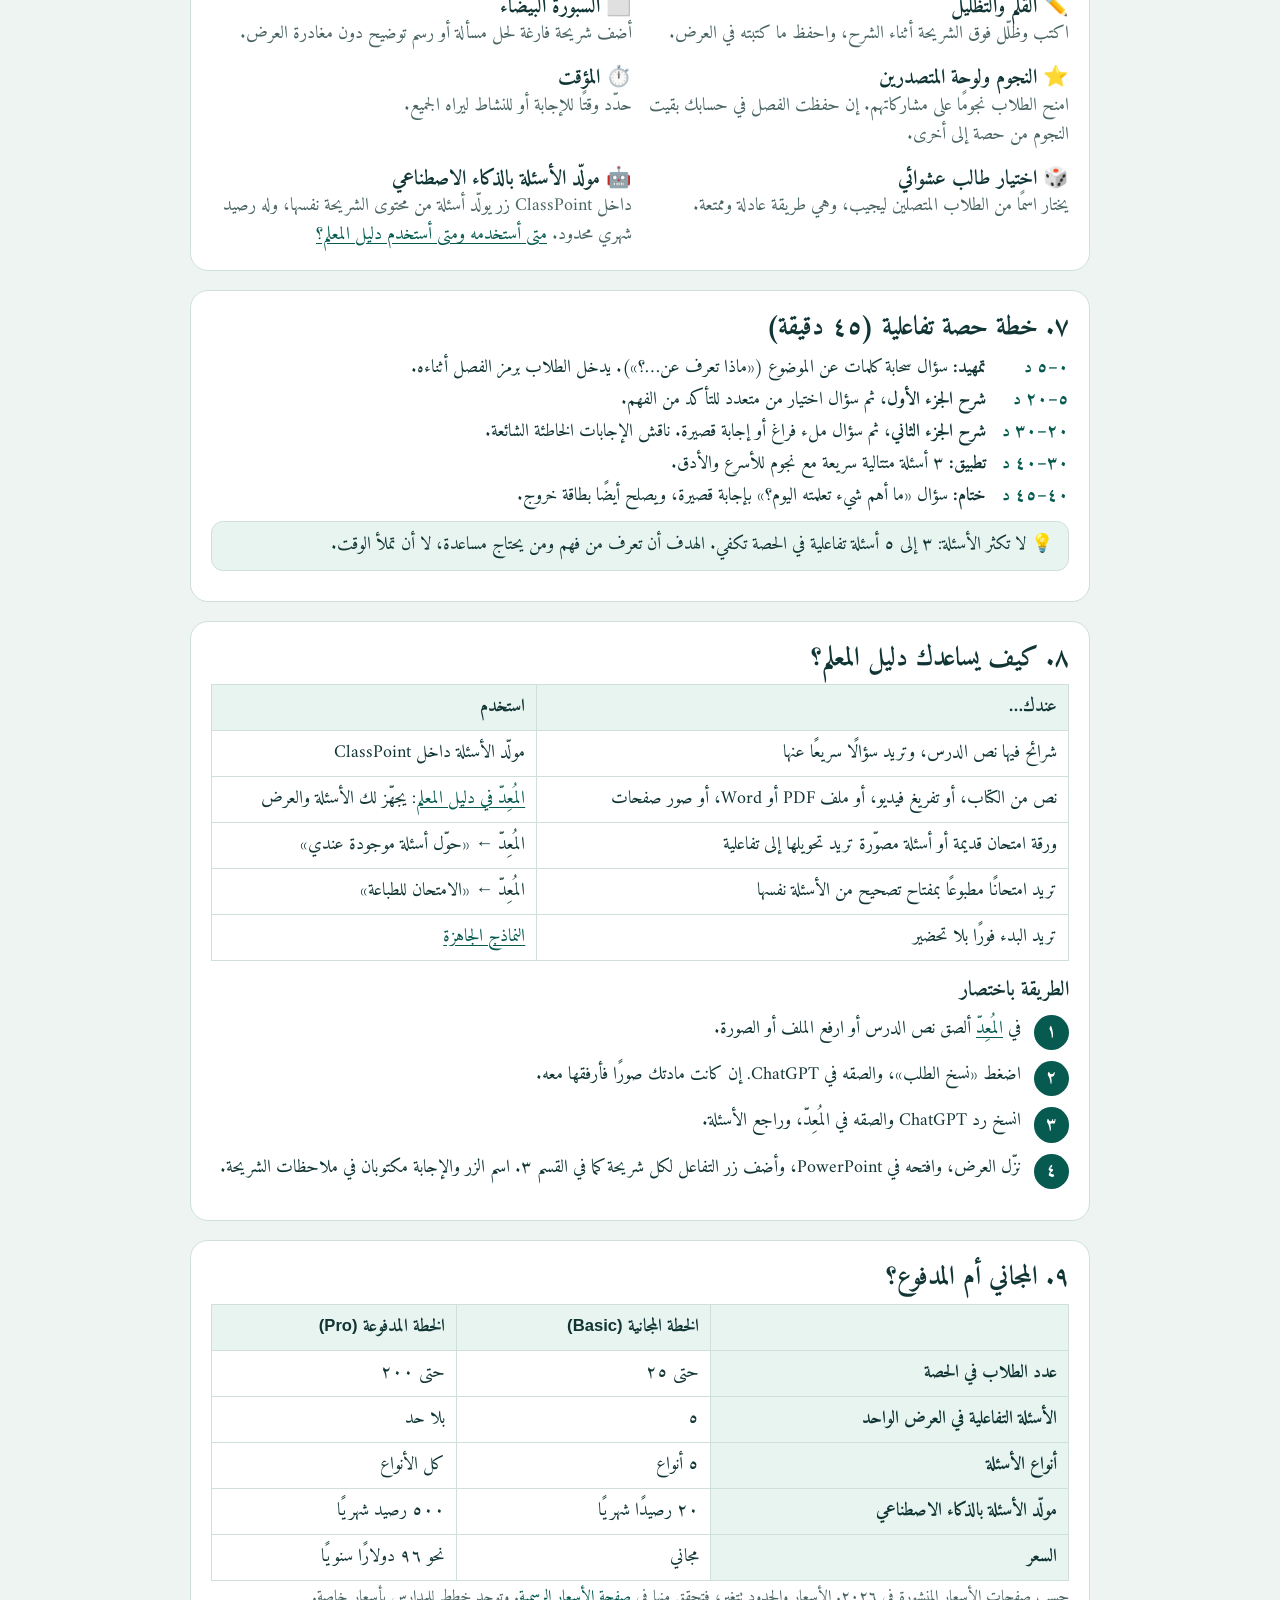
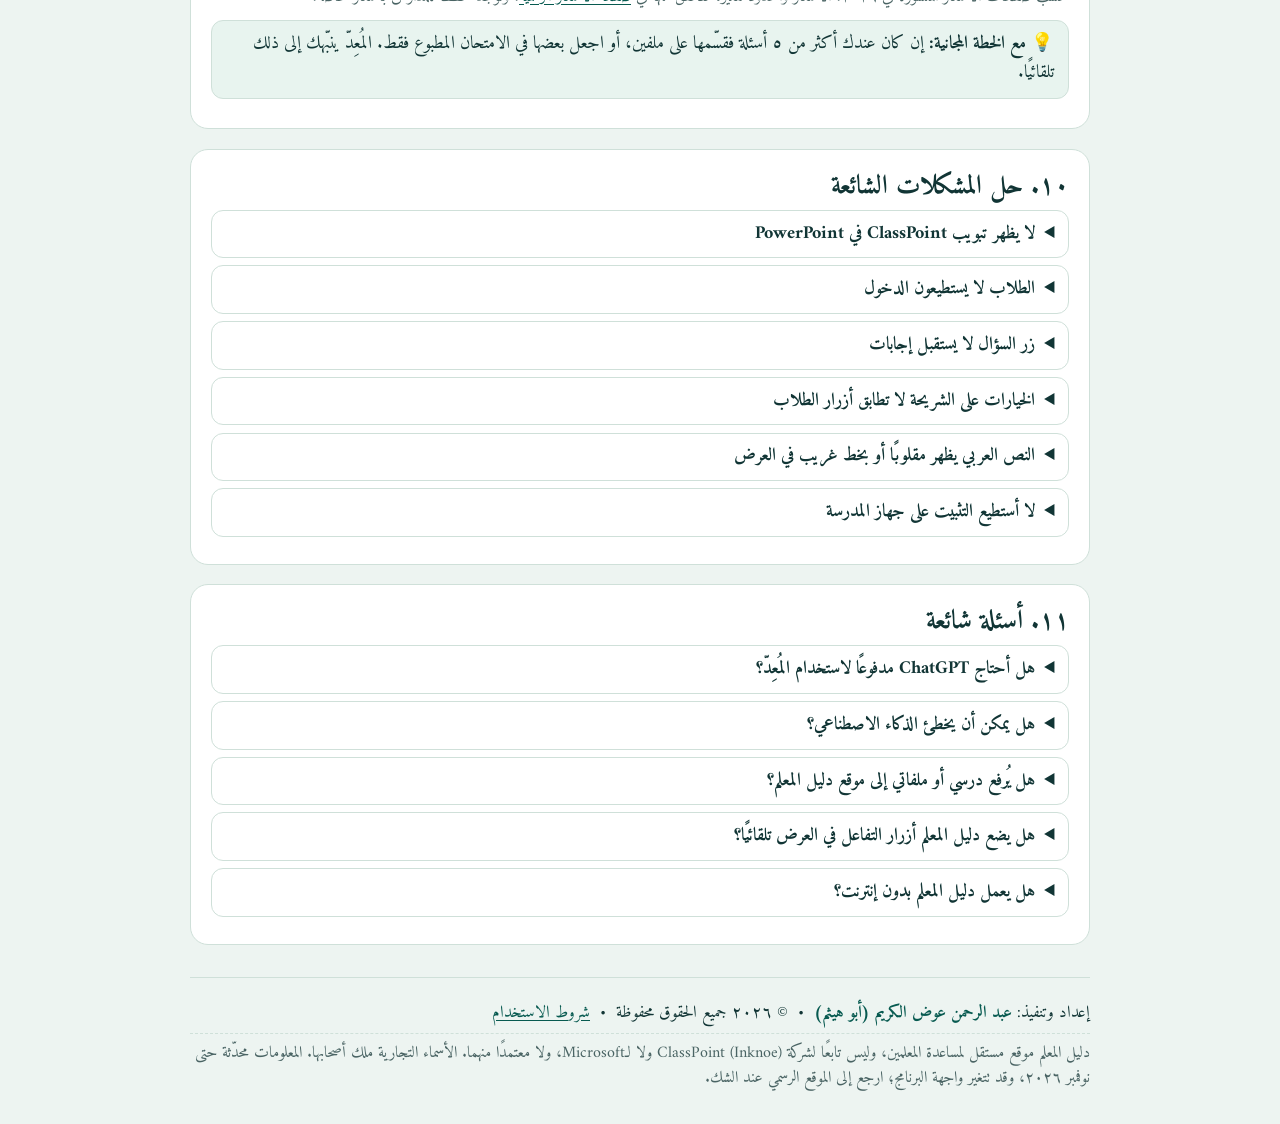
==== commit b241e0a7: "Add files via upload" ====
--- a/guide.html
+++ b/guide.html
@@ -2,6 +2,10 @@
 <html lang="ar" dir="rtl">
 <head>
 <meta charset="utf-8">
+<meta http-equiv="Content-Security-Policy" content="default-src 'self'; script-src 'self'; style-src 'self' 'unsafe-inline'; img-src 'self' data: blob:; font-src 'self'; connect-src 'self'; worker-src 'self' blob:; object-src 'none'; base-uri 'self'; form-action 'none'">
+<meta name="referrer" content="strict-origin-when-cross-origin">
+<meta name="author" content="عبد الرحمن عوض الكريم (أبو هيثم)">
+<meta name="copyright" content="© 2026 عبد الرحمن عوض الكريم (أبو هيثم)">
 <meta name="viewport" content="width=device-width,initial-scale=1">
 <title>خطوات البدء | دليل المعلم</title>
 <meta name="description" content="دليل عربي خطوة بخطوة لتثبيت ClassPoint في PowerPoint وتشغيل أول سؤال تفاعلي مع الطلاب.">
@@ -176,18 +180,10 @@
 </main>
 
 <footer class="site narrow">
+<p class="credit">إعداد وتنفيذ: <strong>عبد الرحمن عوض الكريم (أبو هيثم)</strong> &nbsp;•&nbsp; © ٢٠٢٦ جميع الحقوق محفوظة &nbsp;•&nbsp; <a href="terms.html">شروط الاستخدام</a></p>
 <p>دليل المعلم موقع مستقل لمساعدة المعلمين، وليس تابعًا لشركة ClassPoint (Inknoe) ولا لـMicrosoft، ولا معتمدًا منهما. الأسماء التجارية ملك أصحابها. المعلومات محدّثة حتى نوفمبر ٢٠٢٦، وقد تتغير واجهة البرنامج؛ ارجع إلى الموقع الرسمي عند الشك.</p>
 </footer>
 
-<script>
-document.getElementById("print-card").addEventListener("click", function () {
-  var code = document.getElementById("card-code").value.trim().replace(/[<>&"']/g, "");
-  var one = '<div class="c"><div class="h">ادخل إلى الحصة التفاعلية</div><ol><li>افتح المتصفح واكتب:<br><b class="u">classpoint.app</b></li><li>اكتب رمز الفصل: <b class="code">' + (code || "______") + '</b></li><li>اكتب اسمك، وانتظر السؤال</li></ol></div>';
-  var html = '<!doctype html><html lang="ar" dir="rtl"><meta charset="utf-8"><title>بطاقة دخول الطلاب</title><style>@page{size:A4;margin:10mm}body{margin:0;font:16px/1.6 Arial,sans-serif}.g{display:grid;grid-template-columns:1fr 1fr;gap:6mm}.c{border:2px dashed #555;border-radius:10px;padding:5mm 6mm;break-inside:avoid}.h{font-weight:700;font-size:19px;color:#075a50}ol{margin:2mm 0 0;padding-inline-start:6mm}.u{direction:ltr;display:inline-block;font-size:22px;letter-spacing:.5px}.code{font-size:22px;letter-spacing:2px}</style><body><div class="g">' + new Array(9).join(one) + '</div><script>window.onload=function(){window.print()}<\/script></body></html>';
-  var w = window.open("", "_blank");
-  if (!w) { alert("اسمح للنوافذ المنبثقة لطباعة البطاقة."); return; }
-  w.document.write(html); w.document.close();
-});
-</script>
+<script src="assets/guide.js"></script>
 </body>
 </html>
--- a/style.css
+++ b/style.css
@@ -126,6 +126,8 @@
 .filter button[aria-pressed="true"]{background:var(--green);color:#fff}
 footer.site{padding-block:1.4rem 2rem;color:var(--muted);font-size:1rem;border-block-start:1px solid var(--border);margin-block-start:2rem}
 footer.site p+p{margin-block-start:.3rem}
+.credit{color:var(--ink);font-size:1.05rem;padding-block-end:.4rem;margin-block-end:.4rem;border-block-end:1px dashed var(--border)}
+.credit strong{color:var(--green)}
 @media(max-width:960px){.workspace,.grid3,.grid2{grid-template-columns:1fr}.sticky{position:static}}
 @media(max-width:560px){.wrap,.narrow{width:calc(100% - 1.1rem)}.top{position:static}.top-inner{flex-wrap:wrap;padding-block:.55rem}.hero{padding:1.2rem}.card{padding:.9rem}.row,.row3{grid-template-columns:1fr}nav.main{gap:.7rem}}
 @media print{.top,.no-print,footer.site{display:none!important}body{background:#fff}.card{border:none;padding:0}}
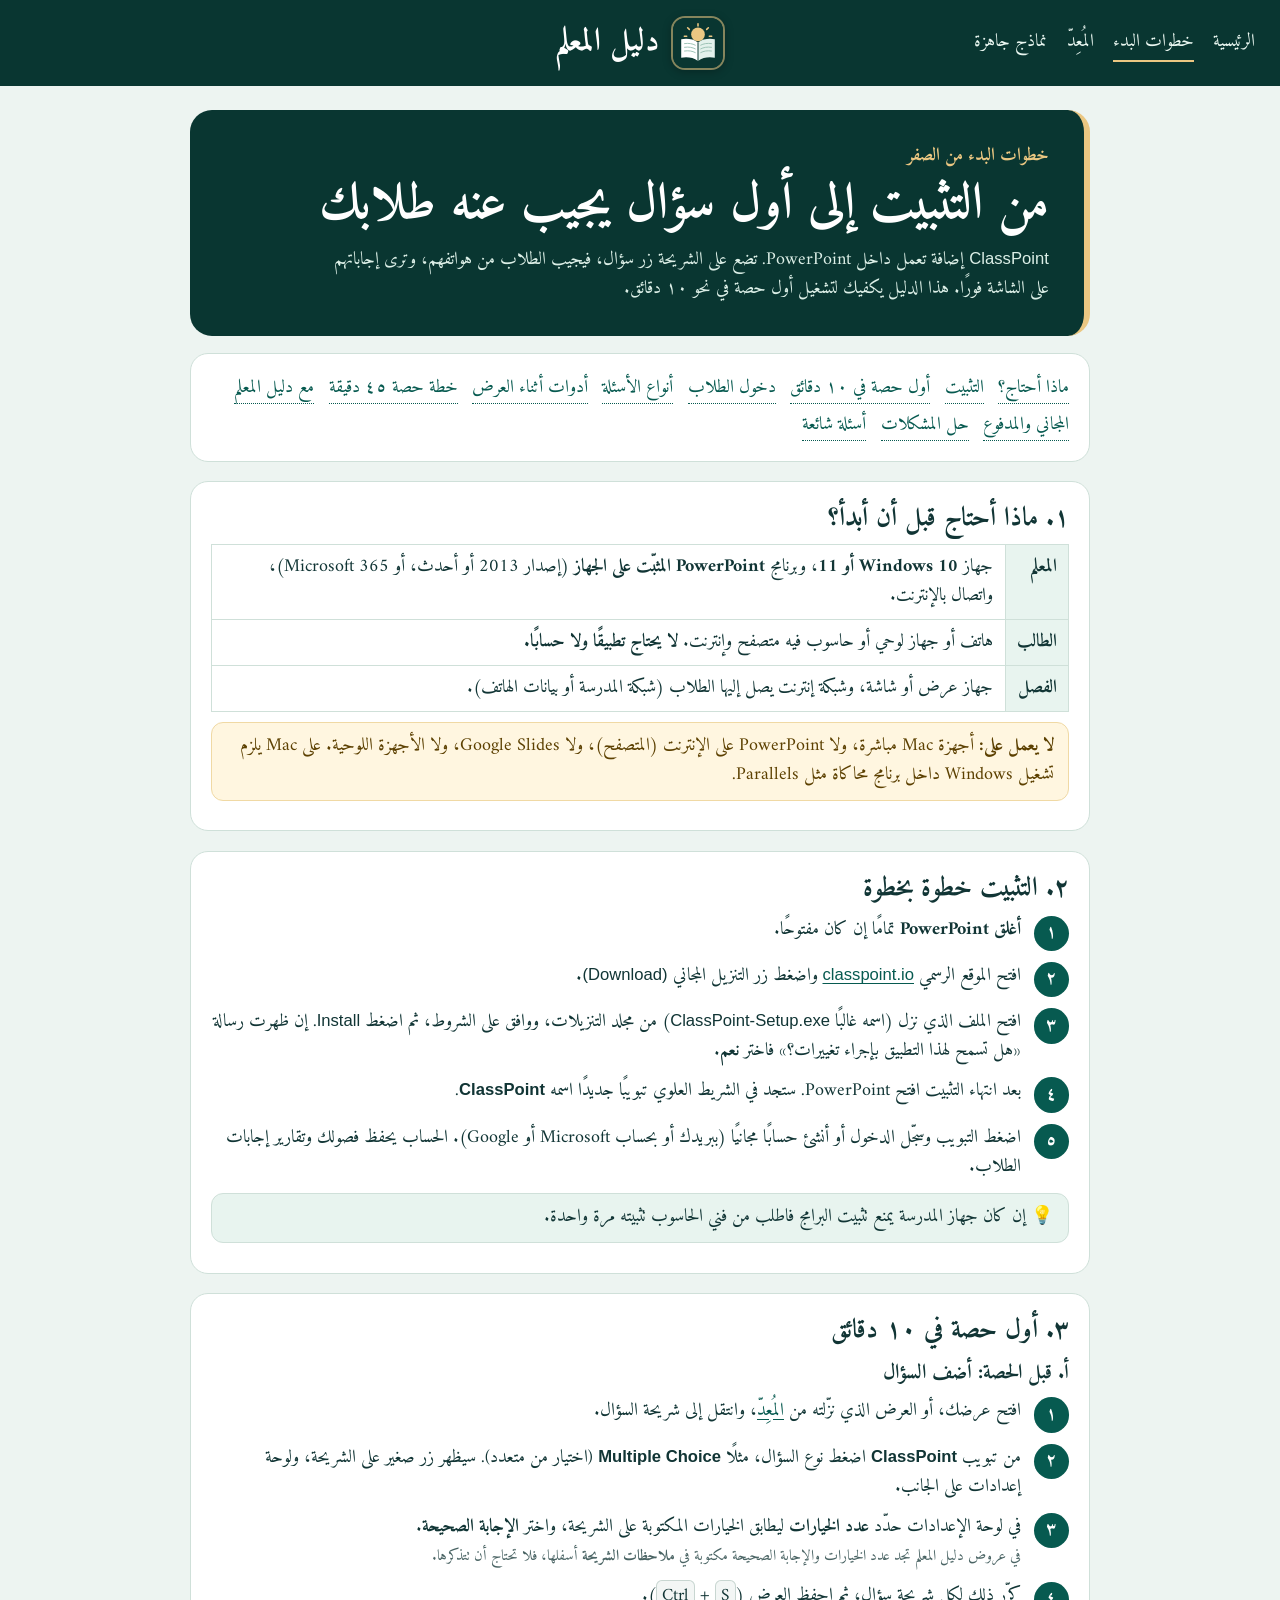
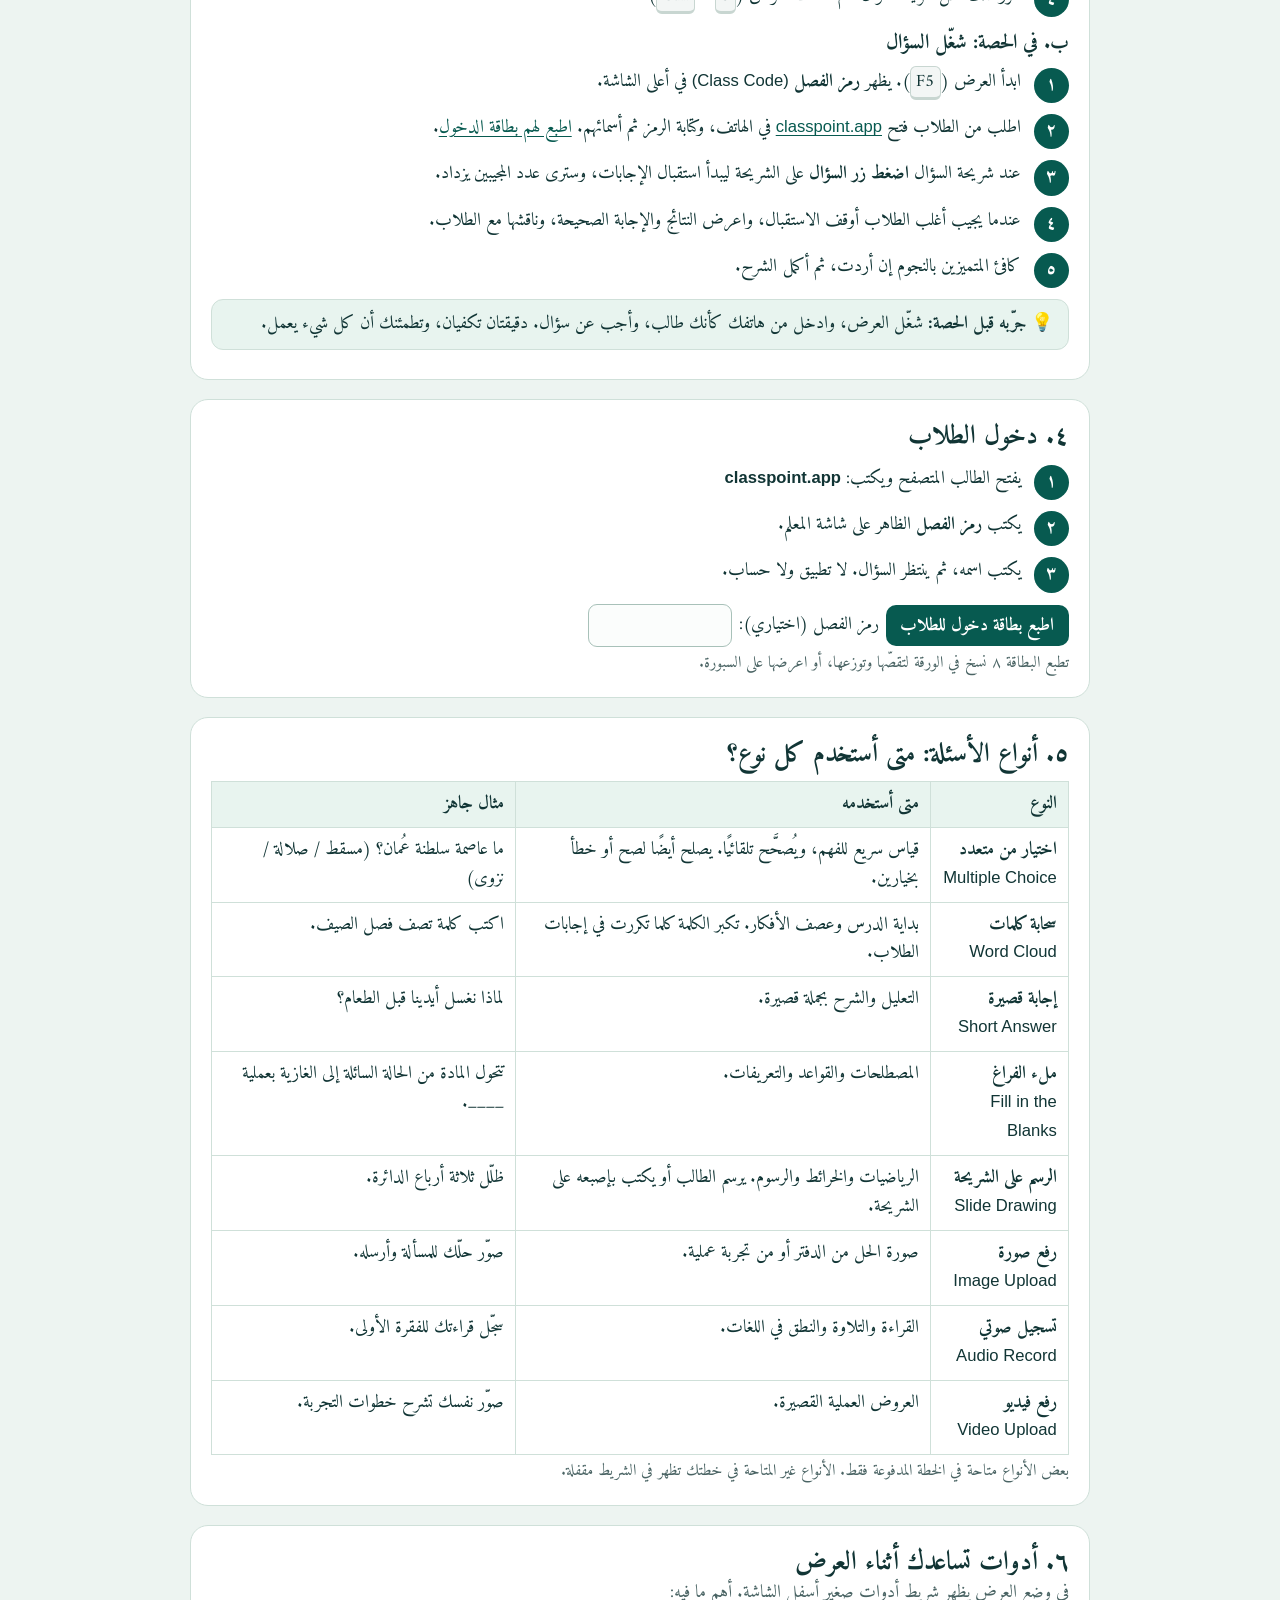
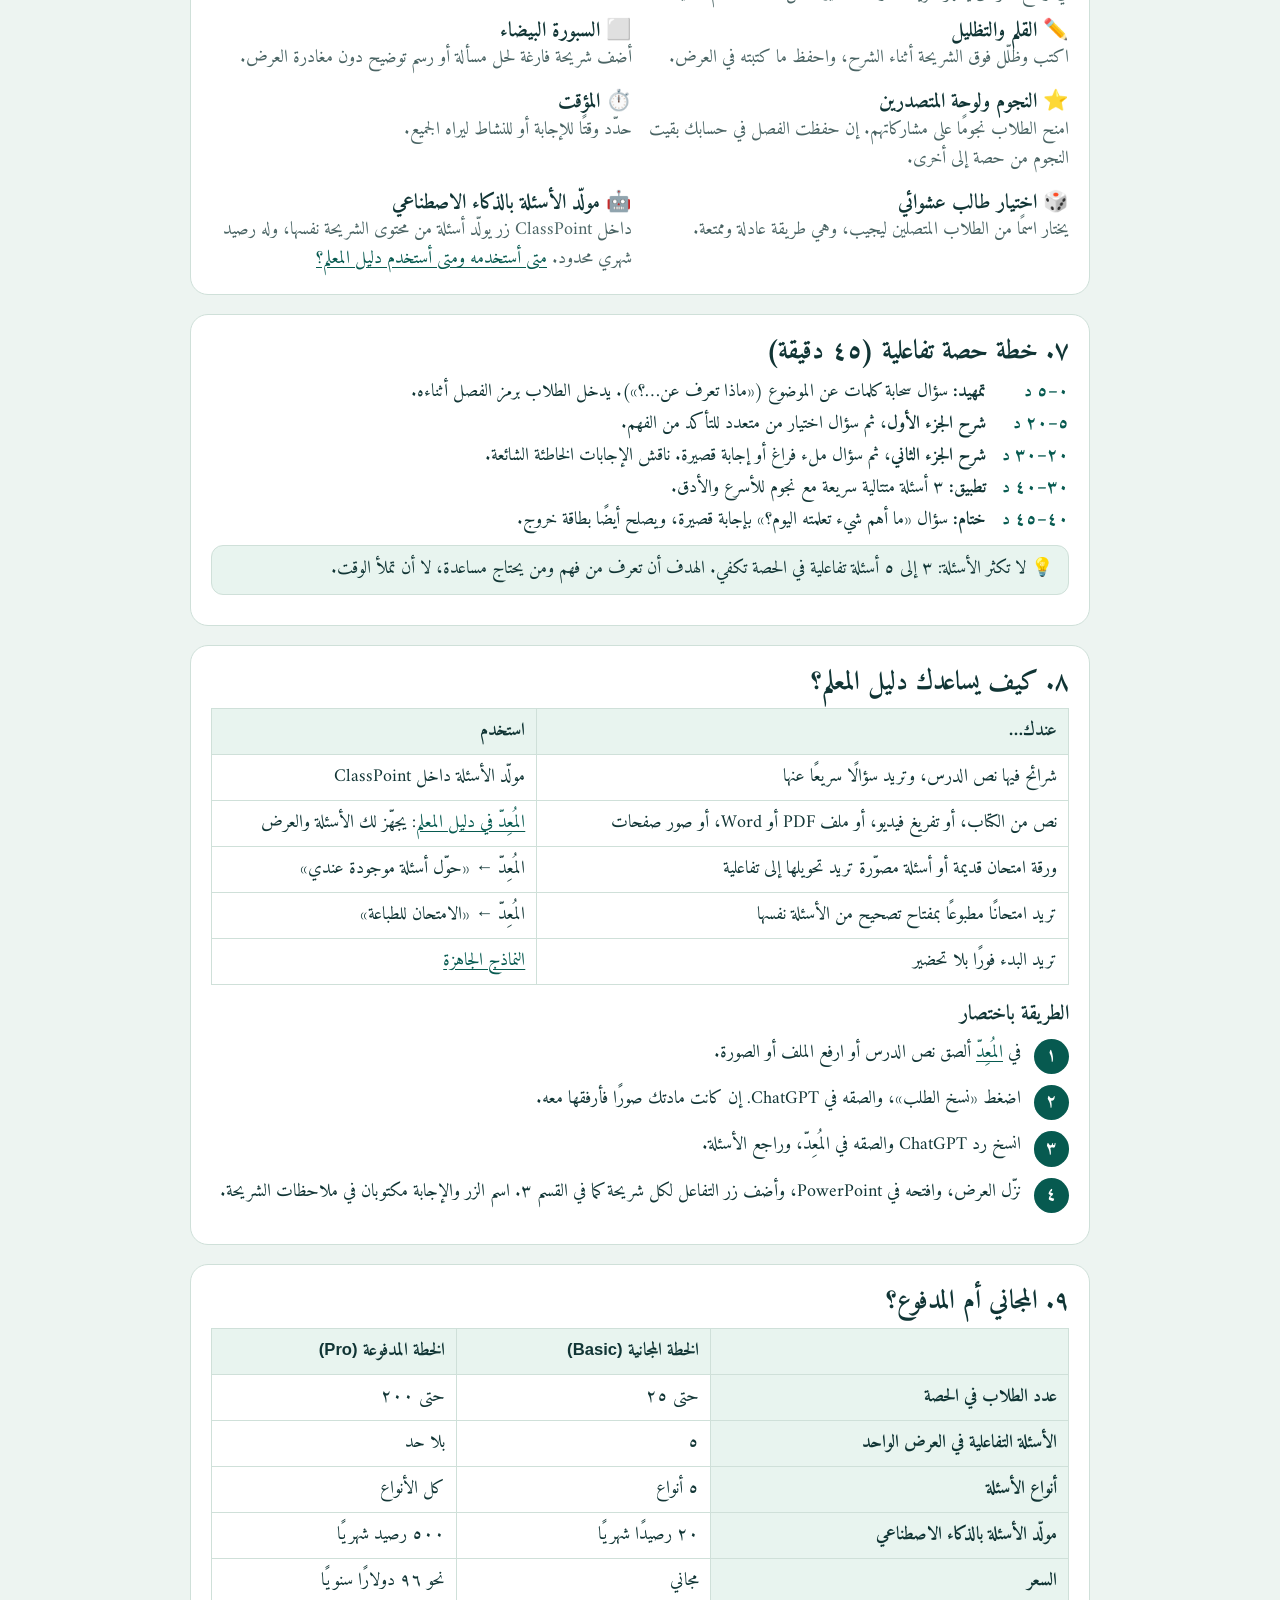
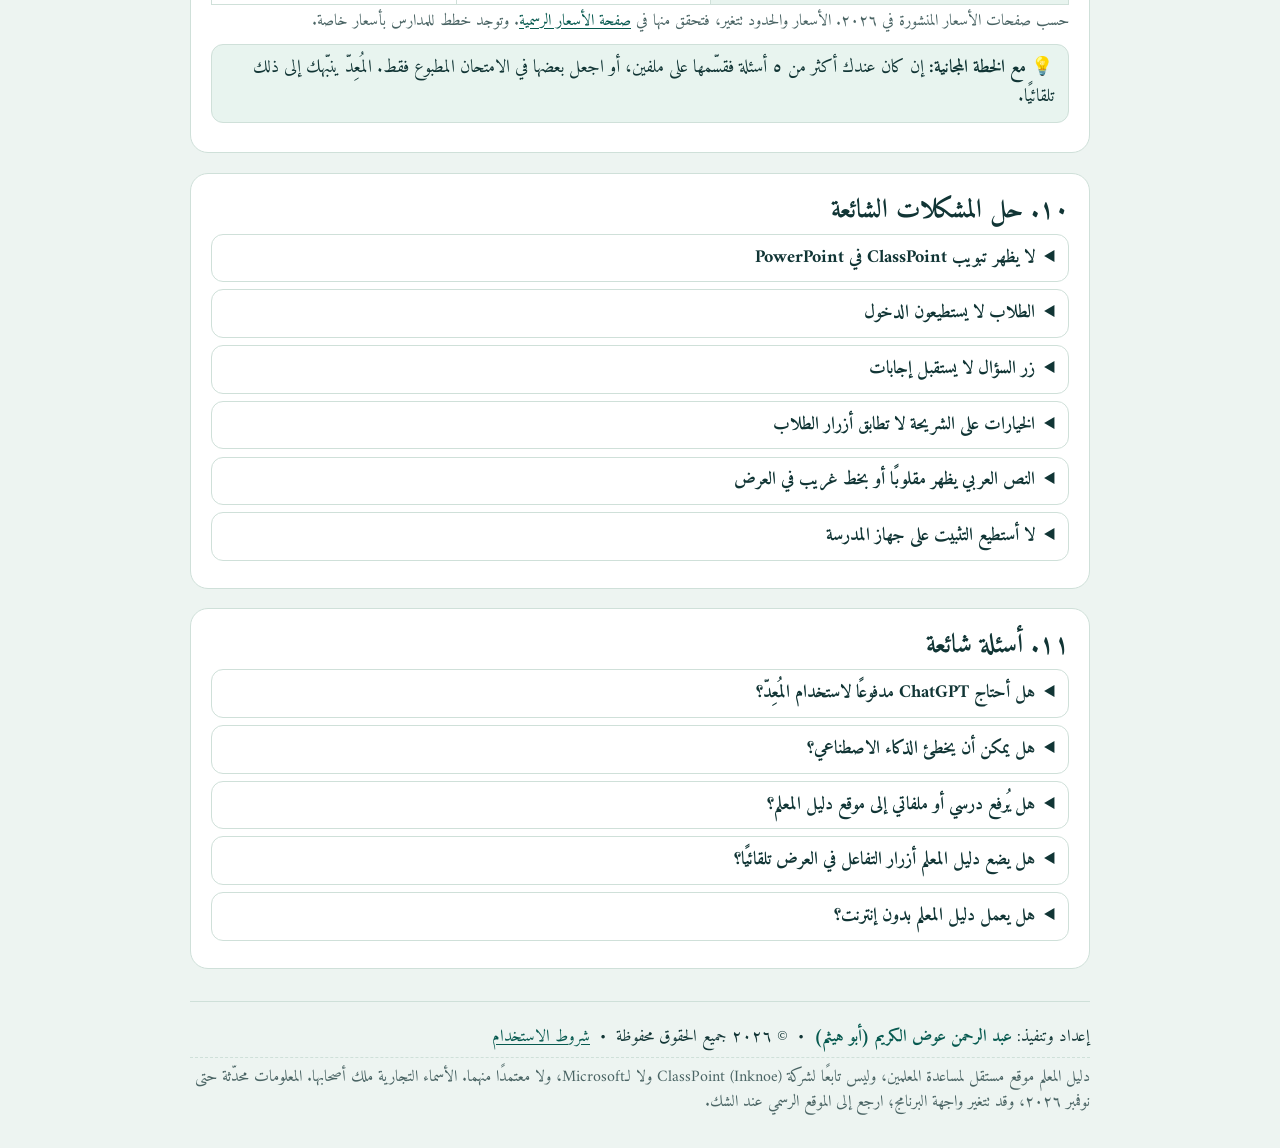
==== commit 995b21ed: "Add files via upload" ====
--- a/guide.html
+++ b/guide.html
@@ -9,13 +9,23 @@
 <meta name="viewport" content="width=device-width,initial-scale=1">
 <title>خطوات البدء | دليل المعلم</title>
 <meta name="description" content="دليل عربي خطوة بخطوة لتثبيت ClassPoint في PowerPoint وتشغيل أول سؤال تفاعلي مع الطلاب.">
-<link rel="icon" href="data:image/svg+xml,%3Csvg xmlns=%27http://www.w3.org/2000/svg%27 viewBox=%270 0 32 32%27%3E%3Crect width=%2732%27 height=%2732%27 rx=%277%27 fill=%27%23ebc782%27/%3E%3Ctext x=%2716%27 y=%2723%27 font-size=%2720%27 text-anchor=%27middle%27 fill=%27%23093631%27 font-family=%27Arial%27%3E%D8%AF%3C/text%3E%3C/svg%3E">
+<link rel="icon" type="image/svg+xml" href="assets/logo.svg">
+<link rel="icon" type="image/png" sizes="32x32" href="assets/icons/favicon-32.png">
+<link rel="apple-touch-icon" href="assets/icons/apple-touch-icon.png">
+<link rel="manifest" href="manifest.webmanifest">
+<meta name="theme-color" content="#093631">
+<meta name="mobile-web-app-capable" content="yes">
+<meta name="apple-mobile-web-app-capable" content="yes">
+<meta name="apple-mobile-web-app-title" content="دليل المعلم">
+<meta name="apple-mobile-web-app-status-bar-style" content="black-translucent">
+<script defer src="assets/app.js"></script>
 <link rel="stylesheet" href="style.css">
 </head>
 <body>
 <header class="top"><div class="wrap top-inner">
-<a class="brand" href="index.html"><span class="mark" aria-hidden="true">د</span><strong>دليل المعلم</strong></a>
 <nav class="main" aria-label="التنقل الرئيسي"><a href="index.html">الرئيسية</a><a href="guide.html" aria-current="page">خطوات البدء</a><a href="studio.html">المُعِدّ</a><a href="templates.html">نماذج جاهزة</a></nav>
+<a class="brand" href="index.html"><img class="logo" src="assets/logo.svg" alt="" width="54" height="54"><strong>دليل المعلم</strong></a>
+<div class="top-side"><button id="install-btn" class="btn install" type="button" hidden>📲 ثبّت التطبيق</button></div>
 </div></header>
 
 <main class="narrow">
--- a/style.css
+++ b/style.css
@@ -15,12 +15,16 @@
 .ltr{direction:ltr;text-align:left}
 /* header */
 .top{background:var(--dark);color:#fff;position:sticky;top:0;z-index:20}
-.top-inner{min-height:62px;display:flex;align-items:center;justify-content:space-between;gap:1rem}
-.brand{display:flex;align-items:center;gap:.6rem;font-size:1.35rem;color:#fff;text-decoration:none}
-.mark{width:38px;height:38px;display:grid;place-items:center;color:var(--dark);background:var(--gold);border-radius:10px;font-size:1.4rem;line-height:1;font-weight:700}
-nav.main{display:flex;align-items:center;gap:1.2rem;flex-wrap:wrap}
+.top-inner{min-height:86px;display:grid;grid-template-columns:1fr auto 1fr;align-items:center;gap:1rem}
+.brand{grid-column:2;display:flex;align-items:center;justify-content:center;gap:.7rem;font-size:2rem;line-height:1.1;color:#fff;text-decoration:none;white-space:nowrap}
+.brand .logo{width:54px;height:54px;border-radius:14px;border:2px solid rgba(235,199,130,.55);box-shadow:0 2px 8px rgba(0,0,0,.25)}
+nav.main{grid-column:1;grid-row:1;justify-self:start;display:flex;align-items:center;gap:1.2rem;flex-wrap:wrap}
 nav.main a{color:#eaf7f1;text-decoration:none;padding-block:.2rem;border-block-end:2px solid transparent}
 nav.main a:hover,nav.main a[aria-current="page"]{border-color:var(--gold)}
+.top-side{grid-column:3;grid-row:1;justify-self:end}
+.install{background:var(--gold);color:var(--dark);font-size:.98rem}
+.ios-tip{position:fixed;inset-inline:1rem;bottom:1rem;z-index:50;background:#fff;color:var(--ink);border:1px solid var(--border);border-radius:14px;padding:.8rem 1rem;box-shadow:0 8px 30px rgba(0,0,0,.2)}
+.ios-tip button{float:left}
 /* hero */
 .hero{margin-block:1.5rem 1.1rem;background:var(--dark);color:#fff;border-radius:22px;padding:2rem 2.2rem;border-inline-start:6px solid var(--gold)}
 .hero h1{font-size:clamp(2rem,4.2vw,3.2rem);line-height:1.2;margin-block:.25rem .6rem}
@@ -98,7 +102,7 @@
 .opt{display:grid;grid-template-columns:auto 1fr auto;gap:.4rem;align-items:center;margin-block-start:.3rem}
 .opt .radio{display:flex;align-items:center;gap:.25rem;font-weight:700;margin:0}
 .workspace{display:grid;grid-template-columns:minmax(0,.9fr) minmax(0,1.1fr);gap:1.1rem;align-items:start}
-.sticky{position:sticky;top:76px}
+.sticky{position:sticky;top:100px}
 .prompt-box{font-size:.95rem;font-family:ui-monospace,Consolas,monospace;direction:rtl}
 /* guide */
 .toc{display:flex;flex-wrap:wrap;gap:.4rem .9rem}
@@ -129,5 +133,6 @@
 .credit{color:var(--ink);font-size:1.05rem;padding-block-end:.4rem;margin-block-end:.4rem;border-block-end:1px dashed var(--border)}
 .credit strong{color:var(--green)}
 @media(max-width:960px){.workspace,.grid3,.grid2{grid-template-columns:1fr}.sticky{position:static}}
-@media(max-width:560px){.wrap,.narrow{width:calc(100% - 1.1rem)}.top{position:static}.top-inner{flex-wrap:wrap;padding-block:.55rem}.hero{padding:1.2rem}.card{padding:.9rem}.row,.row3{grid-template-columns:1fr}nav.main{gap:.7rem}}
+@media(max-width:860px){.top{position:static}.top-inner{grid-template-columns:1fr;justify-items:center;padding-block:.7rem;gap:.5rem}.brand,nav.main,.top-side{grid-column:1;grid-row:auto;justify-self:center}.brand{font-size:1.75rem;order:-1}nav.main{justify-content:center}}
+@media(max-width:560px){.wrap,.narrow{width:calc(100% - 1.1rem)}.hero{padding:1.2rem}.card{padding:.9rem}.row,.row3{grid-template-columns:1fr}nav.main{gap:.7rem}}
 @media print{.top,.no-print,footer.site{display:none!important}body{background:#fff}.card{border:none;padding:0}}
